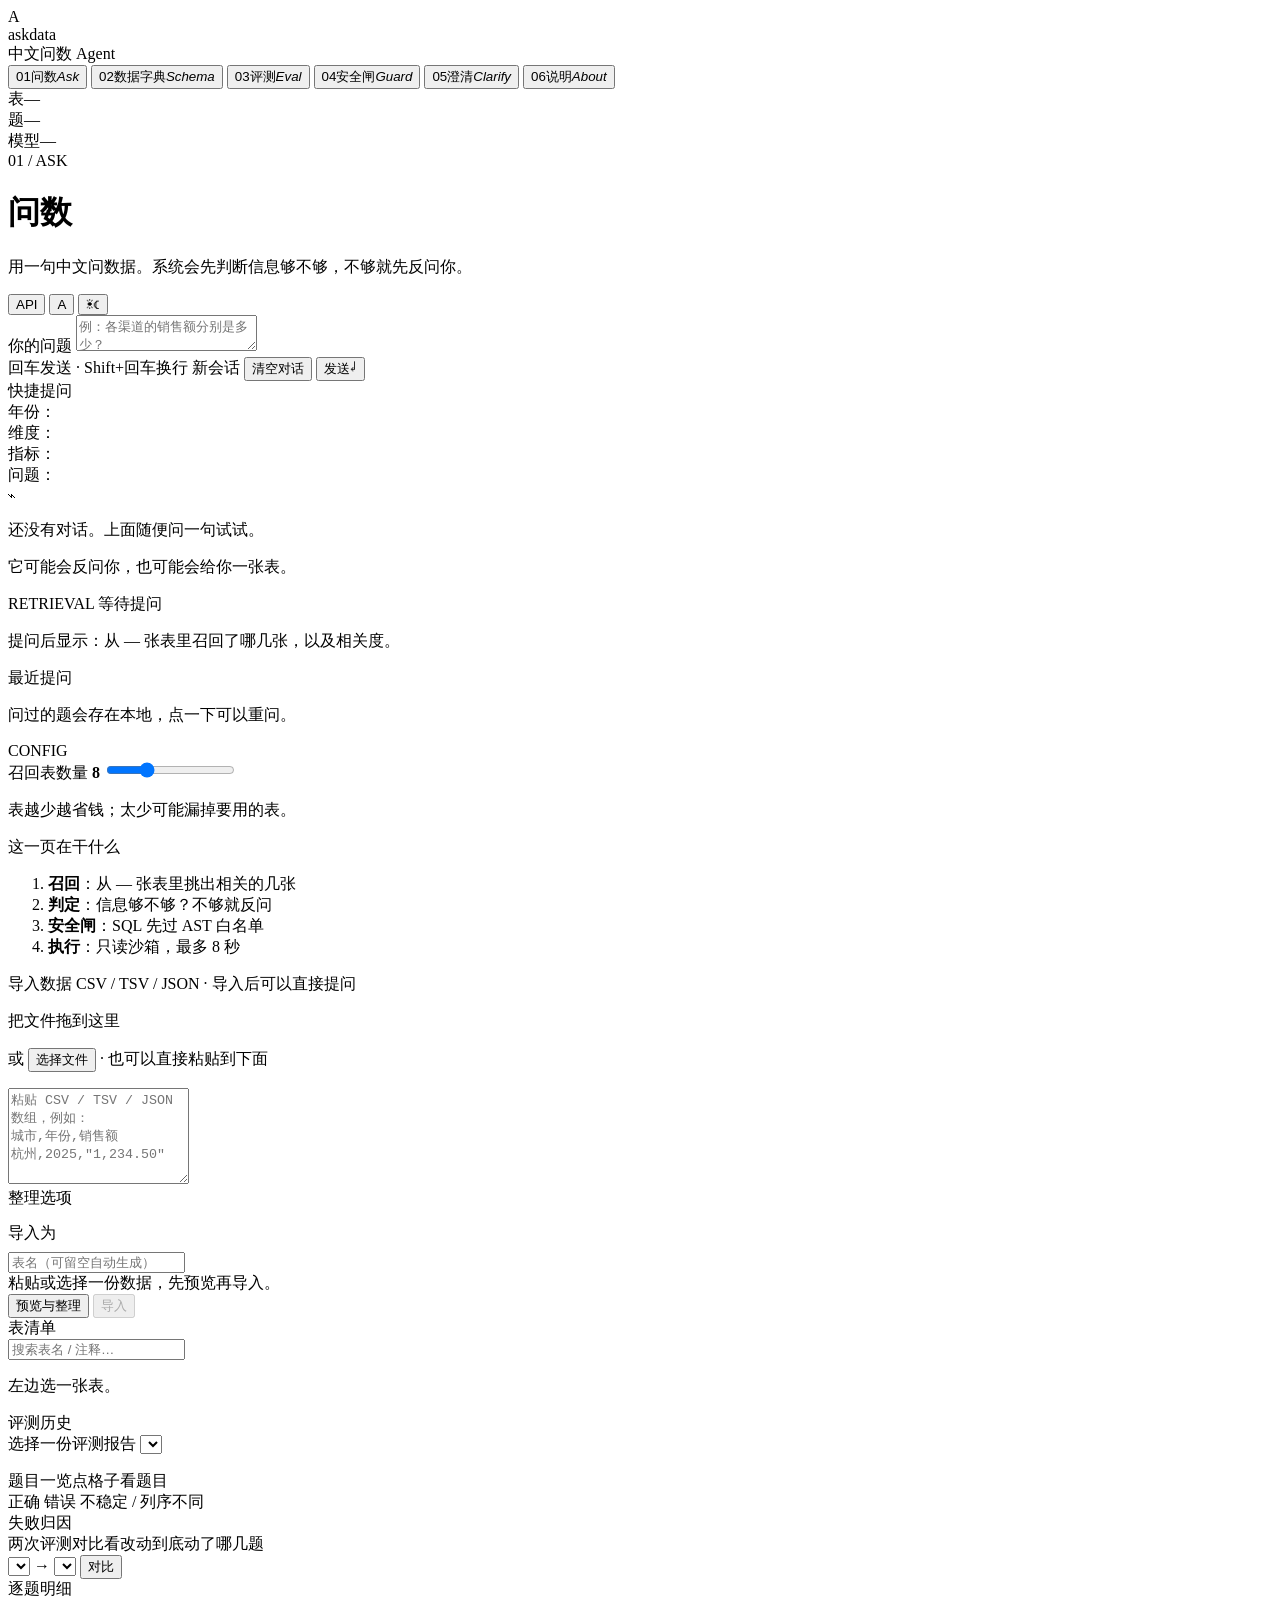
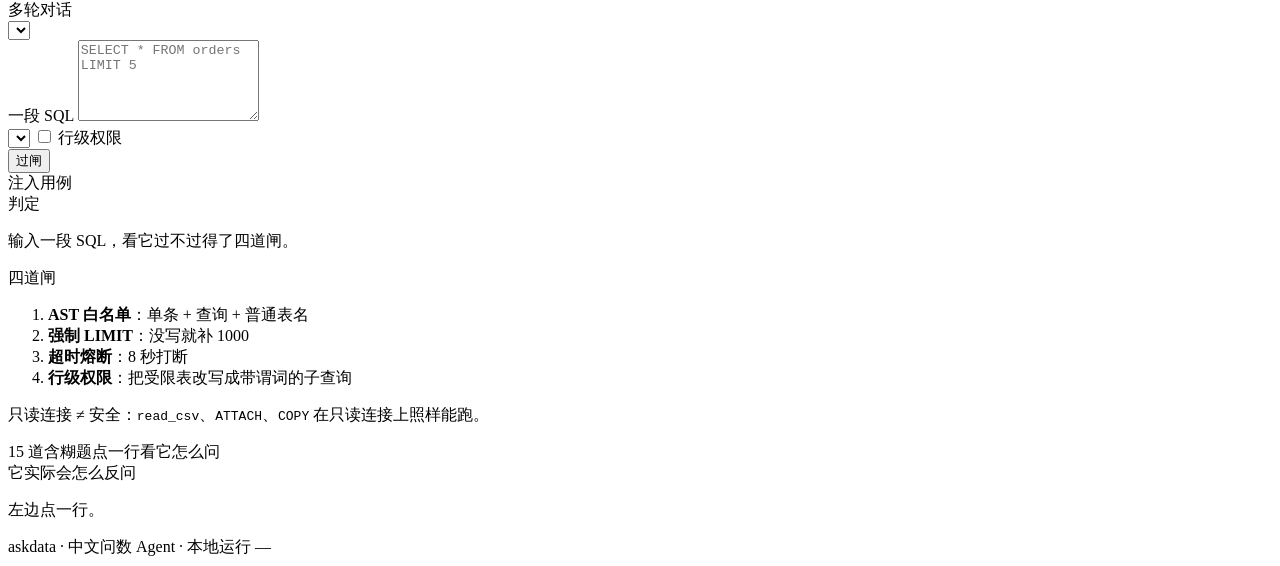
==== web/index.html @ e49c745d "feat: 界面内配置模型 API Key，随请求头传递不落盘 以前只能用 .env 或环境变量，普通使用者拿到项目没法直接用。 现在右上角有 API 按钮：Key 存在浏览器 localStorag" ====
<!DOCTYPE html>
<html lang="zh-CN" data-theme="light">
<head>
  <meta charset="UTF-8" />
  <meta name="viewport" content="width=device-width, initial-scale=1.0" />
  <title>askdata · 中文问数 Agent</title>
  <link rel="stylesheet" href="/styles.css" />
</head>
<body>
  <div class="grain" aria-hidden="true"></div>

  <aside class="rail">
    <div class="brand">
      <div class="mark">A</div>
      <div class="brand-text">
        <div class="brand-name">askdata</div>
        <div class="brand-sub">中文问数 Agent</div>
      </div>
    </div>

    <nav class="nav" id="nav">
      <button class="nav-item is-active" data-page="ask"><span class="idx">01</span><span class="nav-label">问数<em>Ask</em></span></button>
      <button class="nav-item" data-page="dict"><span class="idx">02</span><span class="nav-label">数据字典<em>Schema</em></span></button>
      <button class="nav-item" data-page="eval"><span class="idx">03</span><span class="nav-label">评测<em>Eval</em></span></button>
      <button class="nav-item" data-page="guard"><span class="idx">04</span><span class="nav-label">安全闸<em>Guard</em></span></button>
      <button class="nav-item" data-page="clarify"><span class="idx">05</span><span class="nav-label">澄清<em>Clarify</em></span></button>
      <button class="nav-item" data-page="about"><span class="idx">06</span><span class="nav-label">说明<em>About</em></span></button>
    </nav>

    <div class="rail-foot">
      <div class="stat"><span class="stat-k">表</span><span class="stat-v num" id="foot-tables">—</span></div>
      <div class="stat"><span class="stat-k">题</span><span class="stat-v num" id="foot-questions">—</span></div>
      <div class="stat"><span class="stat-k">模型</span><span class="stat-v" id="foot-model">—</span></div>
    </div>
  </aside>

  <main class="main">
    <div class="auth-bar key-bar" id="key-bar" hidden>
      <span class="auth-title">模型 API Key</span>
      <input type="password" id="key-input" placeholder="sk-...（DeepSeek 或任何 OpenAI 兼容服务）" autocomplete="off" />
      <button class="btn btn-primary" id="key-save">保存</button>
      <button class="btn btn-ghost" id="key-clear">清除</button>
      <span class="auth-msg" id="key-msg">只存在这台浏览器里，不会上传或写进仓库</span>
    </div>
    <div class="auth-bar" id="auth-bar" hidden>
      <span class="auth-title">需要访问令牌</span>
      <input type="password" id="auth-input" placeholder="粘贴服务启动时设置的 ASKDATA_TOKEN" autocomplete="off" />
      <button class="btn btn-primary" id="auth-save">保存</button>
      <span class="auth-msg" id="auth-msg">令牌只存在本机浏览器里</span>
    </div>
    <header class="topbar">
      <div class="topbar-title">
        <div class="eyebrow" id="page-eyebrow">01 / ASK</div>
        <h1 id="page-title">问数</h1>
        <p id="page-desc">用一句中文问数据。系统会先判断信息够不够，不够就先反问你。</p>
      </div>
      <div class="topbar-right">
        <div class="topbar-chips" id="topbar-chips"></div>
        <button class="theme-toggle" id="key-toggle" title="配置模型 API Key">API</button>
    <button class="theme-toggle" id="scale-toggle" title="字号">A</button>
        <button class="theme-toggle" id="theme-toggle" title="切换深浅色">
          <span class="t-sun">☀</span><span class="t-moon">☾</span>
        </button>
      </div>
    </header>

    <!-- ============ 01 ASK ============ -->
    <section class="page is-active" id="page-ask">
      <div class="ask-grid">
        <div class="col-main">
          <div class="composer panel">
            <label class="field-label" for="q">你的问题</label>
            <textarea id="q" rows="2" placeholder="例：各渠道的销售额分别是多少？"></textarea>
            <div class="composer-foot">
              <span class="composer-meta">
                <span class="dim small">回车发送 · Shift+回车换行</span>
                <span class="session-chip" id="session-chip" title="上下文保存在服务端，刷新页面不会丢">新会话</span>
                <button class="btn btn-ghost" id="clear-session" title="清空服务端记住的对话上下文">清空对话</button>
              </span>
              <button class="btn btn-primary" id="send"><span>发送</span><span class="kbd">↵</span></button>
            </div>
          </div>

          <div class="panel quick" id="quick">
            <div class="quick-head">
              <span class="eyebrow">快捷提问</span>
              <span class="panel-hint" id="quick-range"></span>
            </div>
            <div class="quick-row">
              <span class="quick-k">年份：</span>
              <div class="chips" id="quick-years"></div>
            </div>
            <div class="quick-row">
              <span class="quick-k">维度：</span>
              <div class="chips" id="quick-dims"></div>
            </div>
            <div class="quick-row">
              <span class="quick-k">指标：</span>
              <div class="chips" id="quick-metrics"></div>
            </div>
            <div class="quick-row">
              <span class="quick-k">问题：</span>
              <div class="chips" id="quick-presets"></div>
            </div>
          </div>
          <div class="thread" id="thread">
            <div class="empty" id="thread-empty">
              <div class="empty-mark">⌁</div>
              <p>还没有对话。上面随便问一句试试。</p>
              <p class="dim">它可能会反问你，也可能会给你一张表。</p>
            </div>
          </div>
        </div>

        <aside class="col-side">
          <div class="panel side-panel">
            <div class="panel-head">
              <span class="eyebrow">RETRIEVAL</span>
              <span class="panel-hint" id="retrieval-hint">等待提问</span>
            </div>
            <div class="retrieval" id="retrieval">
              <p class="dim small">提问后显示：从 <span id="retrieval-total">—</span> 张表里召回了哪几张，以及相关度。</p>
            </div>
          </div>

          <div class="panel side-panel">
            <div class="panel-head"><span class="eyebrow">最近提问</span><span class="panel-hint" id="history-count"></span></div>
            <div class="history" id="history"><p class="dim small">问过的题会存在本地，点一下可以重问。</p></div>
          </div>

          <div class="panel side-panel">
            <div class="panel-head"><span class="eyebrow">CONFIG</span></div>
            <label class="slider-row">
              <span>召回表数量 <b class="num" id="topk-val">8</b></span>
              <input type="range" id="topk" min="3" max="20" value="8" step="1" />
            </label>
            <p class="dim small">表越少越省钱；太少可能漏掉要用的表。</p>
          </div>

          <div class="panel side-panel explain">
            <div class="panel-head"><span class="eyebrow">这一页在干什么</span></div>
            <ol class="steps">
              <li><b>召回</b>：从 <span id="explain-total">—</span> 张表里挑出相关的几张</li>
              <li><b>判定</b>：信息够不够？不够就反问</li>
              <li><b>安全闸</b>：SQL 先过 AST 白名单</li>
              <li><b>执行</b>：只读沙箱，最多 8 秒</li>
            </ol>
          </div>
        </aside>
      </div>
    </section>

    <!-- ============ 02 SCHEMA ============ -->
    <section class="page" id="page-dict">
      <div class="panel import-panel">
        <div class="panel-head">
          <span class="eyebrow">导入数据</span>
          <span class="panel-hint">CSV / TSV / JSON · 导入后可以直接提问</span>
        </div>

        <div class="import-grid">
          <div class="import-left">
            <div class="dropzone" id="dropzone">
              <input type="file" id="file-input" accept=".csv,.tsv,.txt,.json" hidden />
              <p class="drop-main">把文件拖到这里</p>
              <p class="dim small">或 <button class="link-btn" id="pick-file">选择文件</button> · 也可以直接粘贴到下面</p>
            </div>
            <textarea id="import-text" rows="6" placeholder="粘贴 CSV / TSV / JSON 数组，例如：&#10;城市,年份,销售额&#10;杭州,2025,&quot;1,234.50&quot;"></textarea>
          </div>
          <div class="import-right">
            <div class="eyebrow" style="margin-bottom:8px">整理选项</div>
            <div class="opt-list" id="import-opts"></div>
            <div class="eyebrow" style="margin:14px 0 8px">导入为</div>
            <input type="text" id="import-name" placeholder="表名（可留空自动生成）" />
          </div>
        </div>

        <div class="import-actions">
          <span class="dim small" id="import-status">粘贴或选择一份数据，先预览再导入。</span>
          <div class="row-gap">
            <button class="btn" id="do-preview">预览与整理</button>
            <button class="btn btn-primary" id="do-commit" disabled>导入</button>
          </div>
        </div>

        <div class="import-preview" id="import-preview"></div>
      </div>

      <div class="dict-grid">
        <div class="panel dict-list">
          <div class="panel-head"><span class="eyebrow">表清单</span><span class="panel-hint" id="dict-count"></span></div>
          <input type="text" id="dict-search" placeholder="搜索表名 / 注释…" />
          <div class="dict-items" id="dict-items"></div>
        </div>
        <div class="panel dict-detail" id="dict-detail">
          <p class="dim small">左边选一张表。</p>
        </div>
      </div>
    </section>

    <!-- ============ 03 EVAL ============ -->
    <section class="page" id="page-eval">
      <div class="panel trend-panel">
        <div class="panel-head">
          <span class="eyebrow">评测历史</span>
          <span class="panel-hint" id="trend-hint"></span>
        </div>
        <div class="trend" id="trend"></div>
      </div>

      <div class="eval-head">
        <div class="panel report-picker">
          <span class="eyebrow">选择一份评测报告</span>
          <select id="report-select"></select>
          <p class="dim small" id="report-meta"></p>
        </div>
        <div class="metric-row" id="eval-metrics"></div>
      </div>

      <div class="panel">
        <div class="panel-head"><span class="eyebrow" id="heatmap-title">题目一览</span><span class="panel-hint">点格子看题目</span></div>
        <div class="heatmap" id="heatmap"></div>
        <div class="legend">
          <span><i class="dot good"></i>正确</span>
          <span><i class="dot bad"></i>错误</span>
          <span><i class="dot warn"></i>不稳定 / 列序不同</span>
        </div>
      </div>

      <div class="panel" id="attrib-panel">
        <div class="panel-head"><span class="eyebrow">失败归因</span><span class="panel-hint" id="attrib-hint"></span></div>
        <div class="attrib-bars" id="attrib-bars"></div>
        <div class="attrib-list" id="attrib-list"></div>
      </div>

      <div class="panel">
        <div class="panel-head"><span class="eyebrow">两次评测对比</span><span class="panel-hint">看改动到底动了哪几题</span></div>
        <div class="compare-pick">
          <select id="cmp-a"></select>
          <span class="arch-arrow">→</span>
          <select id="cmp-b"></select>
          <button class="btn" id="cmp-run">对比</button>
        </div>
        <div id="cmp-result"></div>
      </div>

      <div class="panel">
        <div class="panel-head"><span class="eyebrow">逐题明细</span><span class="panel-hint" id="q-detail-hint"></span></div>
        <div class="qtable" id="qtable"></div>
      </div>

      <div class="panel" id="mt-panel">
        <div class="panel-head"><span class="eyebrow">多轮对话</span><span class="panel-hint" id="mt-hint"></span></div>
        <div class="compare-pick">
          <select id="mt-select"></select>
        </div>
        <div id="mt-body"></div>
      </div>
    </section>

    <!-- ============ 04 GUARD ============ -->
    <section class="page" id="page-guard">
      <div class="guard-grid">
        <div class="col-main">
          <div class="panel composer">
            <label class="field-label" for="sql">一段 SQL</label>
            <textarea id="sql" rows="5" spellcheck="false" placeholder="SELECT * FROM orders LIMIT 5"></textarea>
            <div class="composer-foot">
              <div class="row-gap">
                <select id="preset" class="select-inline"></select>
                <label class="switch">
                  <input type="checkbox" id="policy" />
                  <span>行级权限</span>
                </label>
              </div>
              <button class="btn btn-primary" id="check">过闸</button>
            </div>
          </div>

          <div class="panel">
            <div class="panel-head"><span class="eyebrow">注入用例</span><span class="panel-hint" id="attack-hint"></span></div>
            <div class="attack-grid" id="attack-grid"></div>
          </div>
        </div>

        <aside class="col-side">
          <div class="panel side-panel">
            <div class="panel-head"><span class="eyebrow">判定</span></div>
            <div class="verdict" id="verdict"><p class="dim small">输入一段 SQL，看它过不过得了四道闸。</p></div>
          </div>
          <div class="panel side-panel explain">
            <div class="panel-head"><span class="eyebrow">四道闸</span></div>
            <ol class="steps">
              <li><b>AST 白名单</b>：单条 + 查询 + 普通表名</li>
              <li><b>强制 LIMIT</b>：没写就补 1000</li>
              <li><b>超时熔断</b>：8 秒打断</li>
              <li><b>行级权限</b>：把受限表改写成带谓词的子查询</li>
            </ol>
            <p class="dim small">只读连接 ≠ 安全：<code>read_csv</code>、<code>ATTACH</code>、<code>COPY</code> 在只读连接上照样能跑。</p>
          </div>
        </aside>
      </div>
    </section>

    <!-- ============ 05 CLARIFY ============ -->
    <section class="page" id="page-clarify">
      <div class="metric-row" id="clarify-metrics"></div>
      <div class="clarify-grid">
        <div class="panel">
          <div class="panel-head"><span class="eyebrow">15 道含糊题</span><span class="panel-hint">点一行看它怎么问</span></div>
          <div class="vague-list" id="vague-list"></div>
        </div>
        <div class="panel">
          <div class="panel-head"><span class="eyebrow">它实际会怎么反问</span></div>
          <div class="clarify-detail" id="clarify-detail"><p class="dim small">左边点一行。</p></div>
        </div>
      </div>
    </section>

    <!-- ============ 06 ABOUT ============ -->
    <section class="page" id="page-about">
      <div class="about-grid" id="about"></div>
    </section>

    <footer class="page-foot">
      <span>askdata · 中文问数 Agent · 本地运行</span>
      <span id="foot-meta">—</span>
    </footer>
  </main>

  <div class="toast" id="toast"></div>
  <script src="/app.js"></script>
</body>
</html>
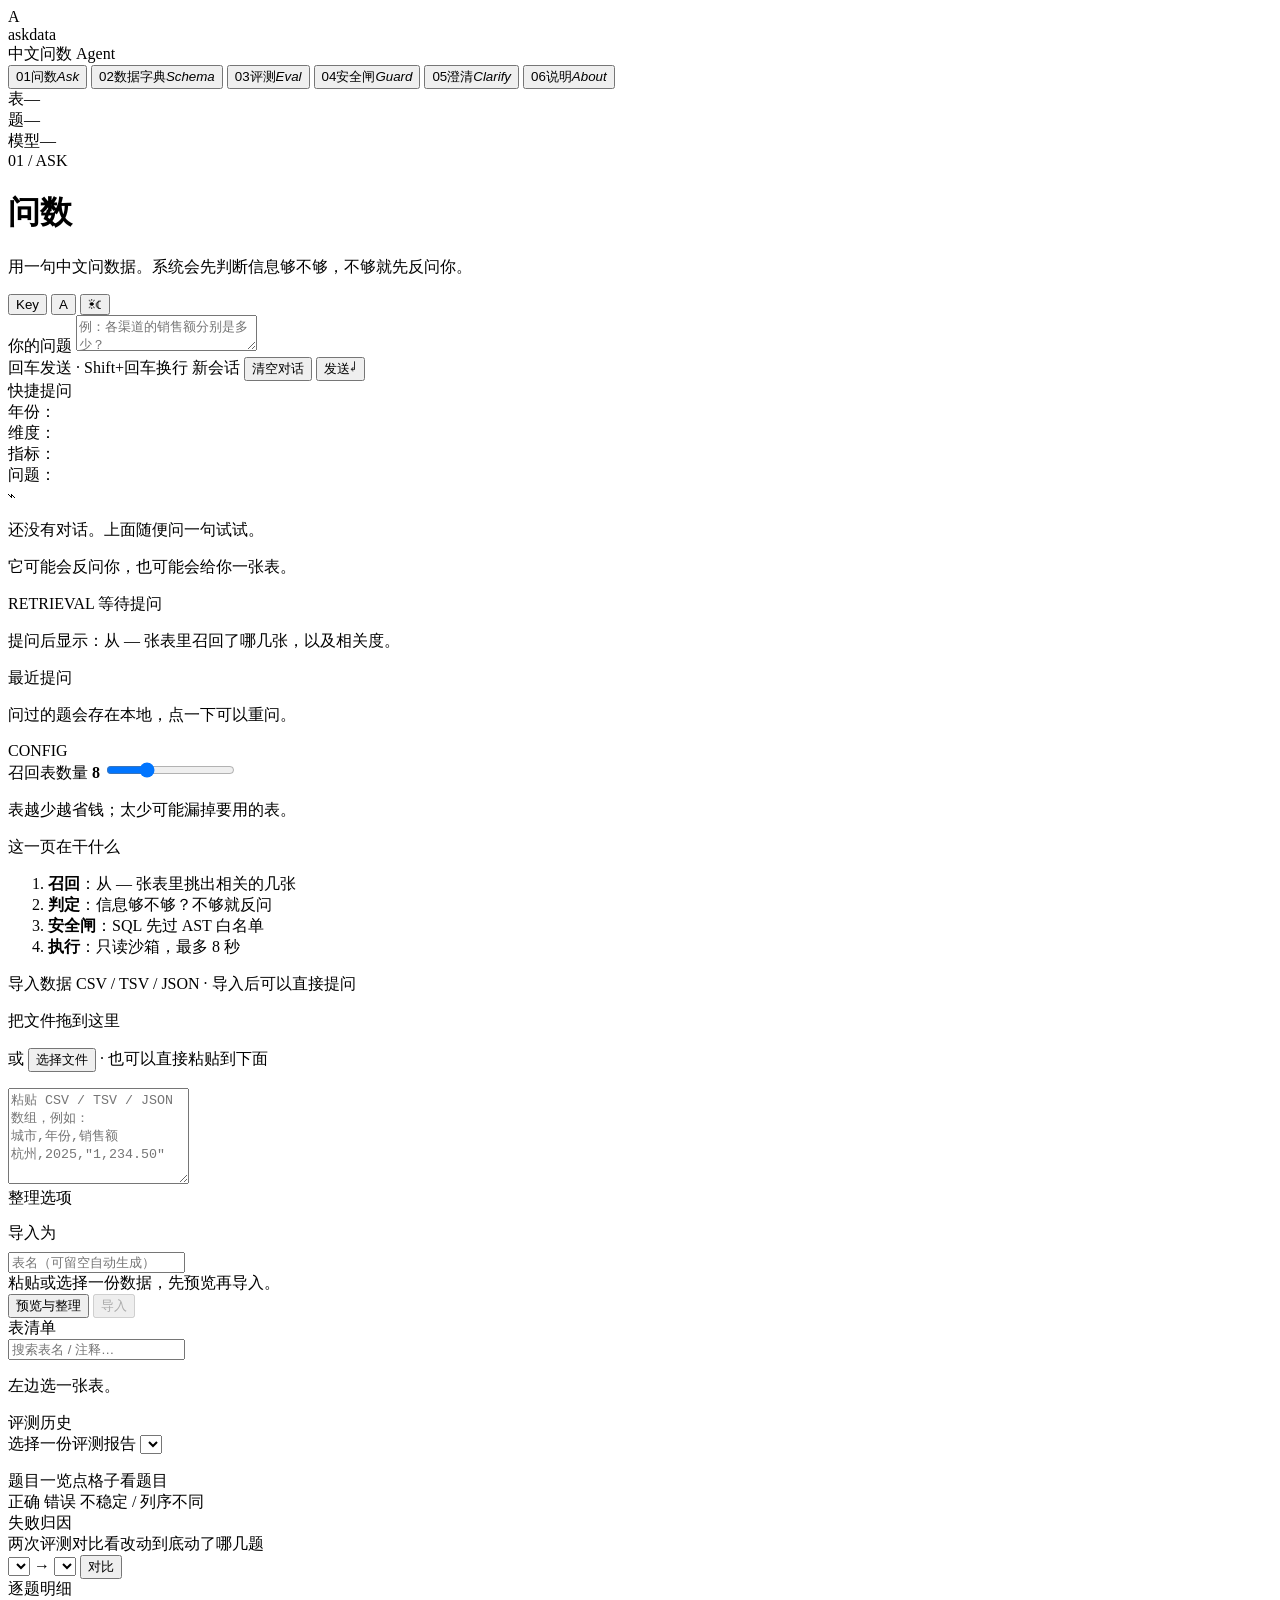
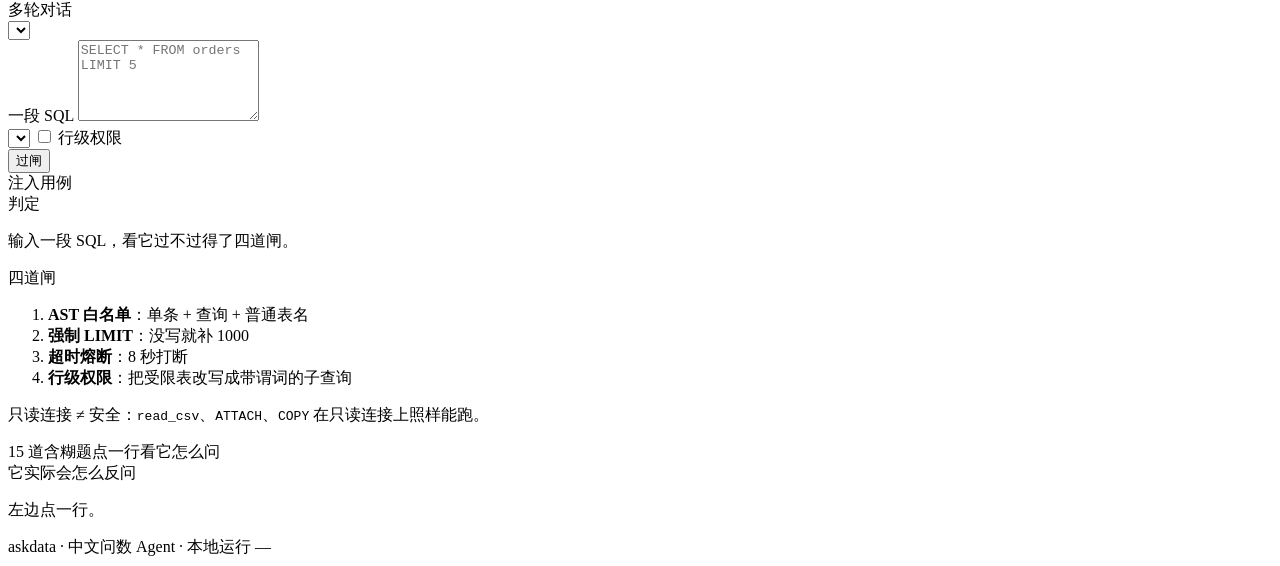
==== commit 998145d9: "feat: 模型 Key 入口改成状态驱动——没配时自动展开并高亮，配好后收敛成小徽章 之前的灰色小按钮基本等于没有入口。现在： - 未配置：顶栏徽章变橙色警示色（带呼吸点），配置栏自动铺开 - 已配" ====
--- a/web/index.html
+++ b/web/index.html
@@ -40,6 +40,7 @@
       <input type="password" id="key-input" placeholder="sk-...（DeepSeek 或任何 OpenAI 兼容服务）" autocomplete="off" />
       <button class="btn btn-primary" id="key-save">保存</button>
       <button class="btn btn-ghost" id="key-clear">清除</button>
+      <a class="key-help" href="https://platform.deepseek.com/api_keys" target="_blank" rel="noopener">去哪里拿 Key ↗</a>
       <span class="auth-msg" id="key-msg">只存在这台浏览器里，不会上传或写进仓库</span>
     </div>
     <div class="auth-bar" id="auth-bar" hidden>
@@ -56,7 +57,7 @@
       </div>
       <div class="topbar-right">
         <div class="topbar-chips" id="topbar-chips"></div>
-        <button class="theme-toggle" id="key-toggle" title="配置模型 API Key">API</button>
+        <button class="key-chip" id="key-toggle" title="配置模型 API Key"><span class="key-dot"></span><span class="key-text" id="key-text">Key</span></button>
     <button class="theme-toggle" id="scale-toggle" title="字号">A</button>
         <button class="theme-toggle" id="theme-toggle" title="切换深浅色">
           <span class="t-sun">☀</span><span class="t-moon">☾</span>
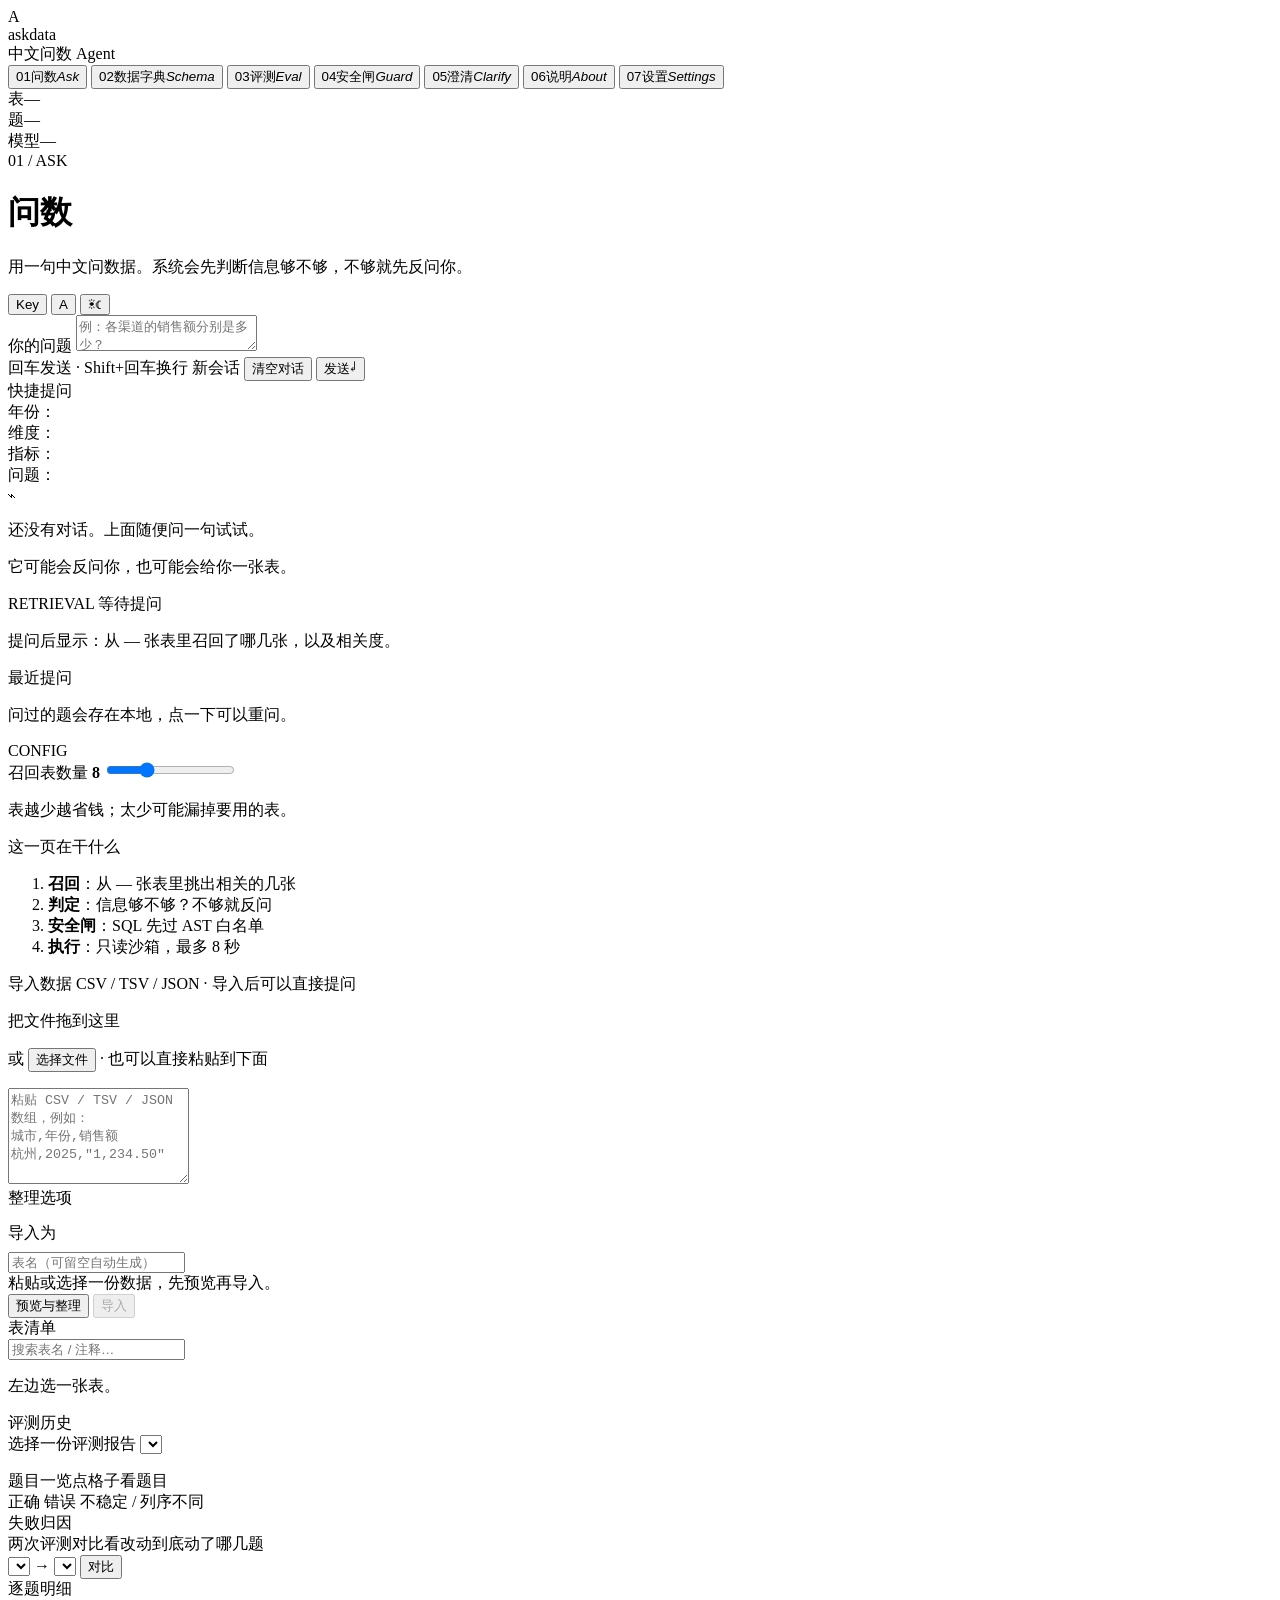
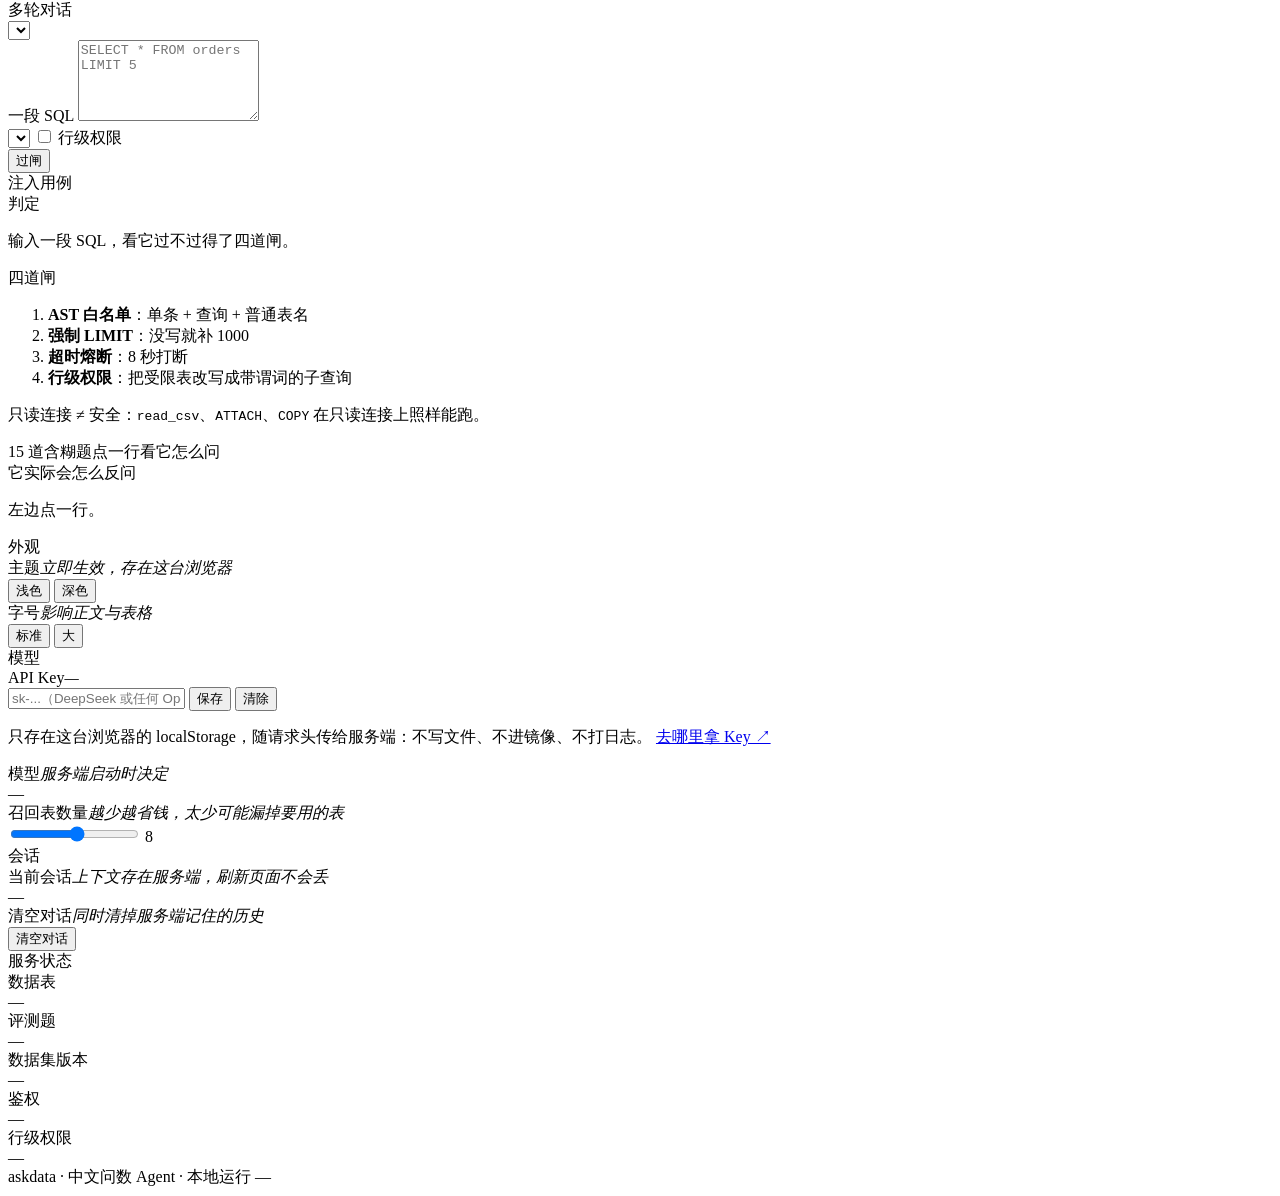
==== commit 2db33905: "feat: 新增「设置」页，把散落的配置集中起来 之前的 Key 只是顶栏一条横条，主题靠一个图标按钮，召回数量在问数页侧栏， 会话状态没地方看。现在统一成 07 设置页：  - 模型：API Key" ====
--- a/web/index.html
+++ b/web/index.html
@@ -25,6 +25,7 @@
       <button class="nav-item" data-page="guard"><span class="idx">04</span><span class="nav-label">安全闸<em>Guard</em></span></button>
       <button class="nav-item" data-page="clarify"><span class="idx">05</span><span class="nav-label">澄清<em>Clarify</em></span></button>
       <button class="nav-item" data-page="about"><span class="idx">06</span><span class="nav-label">说明<em>About</em></span></button>
+      <button class="nav-item" data-page="settings"><span class="idx">07</span><span class="nav-label">设置<em>Settings</em></span></button>
     </nav>
 
     <div class="rail-foot">
@@ -35,13 +36,9 @@
   </aside>
 
   <main class="main">
-    <div class="auth-bar key-bar" id="key-bar" hidden>
-      <span class="auth-title">模型 API Key</span>
-      <input type="password" id="key-input" placeholder="sk-...（DeepSeek 或任何 OpenAI 兼容服务）" autocomplete="off" />
-      <button class="btn btn-primary" id="key-save">保存</button>
-      <button class="btn btn-ghost" id="key-clear">清除</button>
-      <a class="key-help" href="https://platform.deepseek.com/api_keys" target="_blank" rel="noopener">去哪里拿 Key ↗</a>
-      <span class="auth-msg" id="key-msg">只存在这台浏览器里，不会上传或写进仓库</span>
+    <div class="key-alert" id="key-alert" hidden>
+      <span>还没有配置模型 API Key，提问会失败。</span>
+      <button class="btn btn-ghost" id="key-alert-go">去设置</button>
     </div>
     <div class="auth-bar" id="auth-bar" hidden>
       <span class="auth-title">需要访问令牌</span>
@@ -323,6 +320,79 @@
       <div class="about-grid" id="about"></div>
     </section>
 
+    <!-- ============ 07 SETTINGS ============ -->
+    <section class="page" id="page-settings">
+      <div class="settings-grid">
+
+        <div class="panel set-card">
+          <div class="panel-head"><span class="eyebrow">外观</span></div>
+          <div class="set-row">
+            <div class="set-label">主题<em>立即生效，存在这台浏览器</em></div>
+            <div class="seg" id="seg-theme">
+              <button data-theme="light">浅色</button>
+              <button data-theme="dark">深色</button>
+            </div>
+          </div>
+          <div class="set-row">
+            <div class="set-label">字号<em>影响正文与表格</em></div>
+            <div class="seg" id="seg-scale">
+              <button data-scale="std">标准</button>
+              <button data-scale="lg">大</button>
+            </div>
+          </div>
+        </div>
+
+        <div class="panel set-card span-2">
+          <div class="panel-head"><span class="eyebrow">模型</span></div>
+          <div class="set-row">
+            <div class="set-label">API Key<em id="key-state">—</em></div>
+            <div class="set-key">
+              <input type="password" id="set-key-input" placeholder="sk-...（DeepSeek 或任何 OpenAI 兼容服务）" autocomplete="off" />
+              <button class="btn btn-primary" id="set-key-save">保存</button>
+              <button class="btn btn-ghost" id="set-key-clear">清除</button>
+            </div>
+            <p class="set-hint">
+              只存在这台浏览器的 localStorage，随请求头传给服务端：不写文件、不进镜像、不打日志。
+              <a class="key-help" href="https://platform.deepseek.com/api_keys" target="_blank" rel="noopener">去哪里拿 Key ↗</a>
+            </p>
+          </div>
+          <div class="set-row">
+            <div class="set-label">模型<em>服务端启动时决定</em></div>
+            <div class="set-value" id="set-model">—</div>
+          </div>
+          <div class="set-row">
+            <div class="set-label">召回表数量<em>越少越省钱，太少可能漏掉要用的表</em></div>
+            <div class="set-slider">
+              <input type="range" id="set-topk" min="3" max="30" step="1" />
+              <span class="set-value" id="set-topk-val">8</span>
+            </div>
+          </div>
+        </div>
+
+        <div class="panel set-card">
+          <div class="panel-head"><span class="eyebrow">会话</span></div>
+          <div class="set-row">
+            <div class="set-label">当前会话<em>上下文存在服务端，刷新页面不会丢</em></div>
+            <div class="set-value" id="set-session">—</div>
+          </div>
+          <div class="set-row">
+            <div class="set-label">清空对话<em>同时清掉服务端记住的历史</em></div>
+            <button class="btn btn-ghost" id="set-session-clear">清空对话</button>
+          </div>
+        </div>
+
+        <div class="panel set-card span-2">
+          <div class="panel-head"><span class="eyebrow">服务状态</span></div>
+          <div class="set-row inline"><div class="set-label">数据表</div><div class="set-value" id="set-tables">—</div></div>
+          <div class="set-row inline"><div class="set-label">评测题</div><div class="set-value" id="set-questions">—</div></div>
+          <div class="set-row inline"><div class="set-label">数据集版本</div><div class="set-value" id="set-version">—</div></div>
+          <div class="set-row inline"><div class="set-label">鉴权</div><div class="set-value" id="set-auth">—</div></div>
+          <div class="set-row inline"><div class="set-label">行级权限</div><div class="set-value" id="set-policy">—</div></div>
+        </div>
+
+      </div>
+    </section>
+
     <footer class="page-foot">
       <span>askdata · 中文问数 Agent · 本地运行</span>
       <span id="foot-meta">—</span>
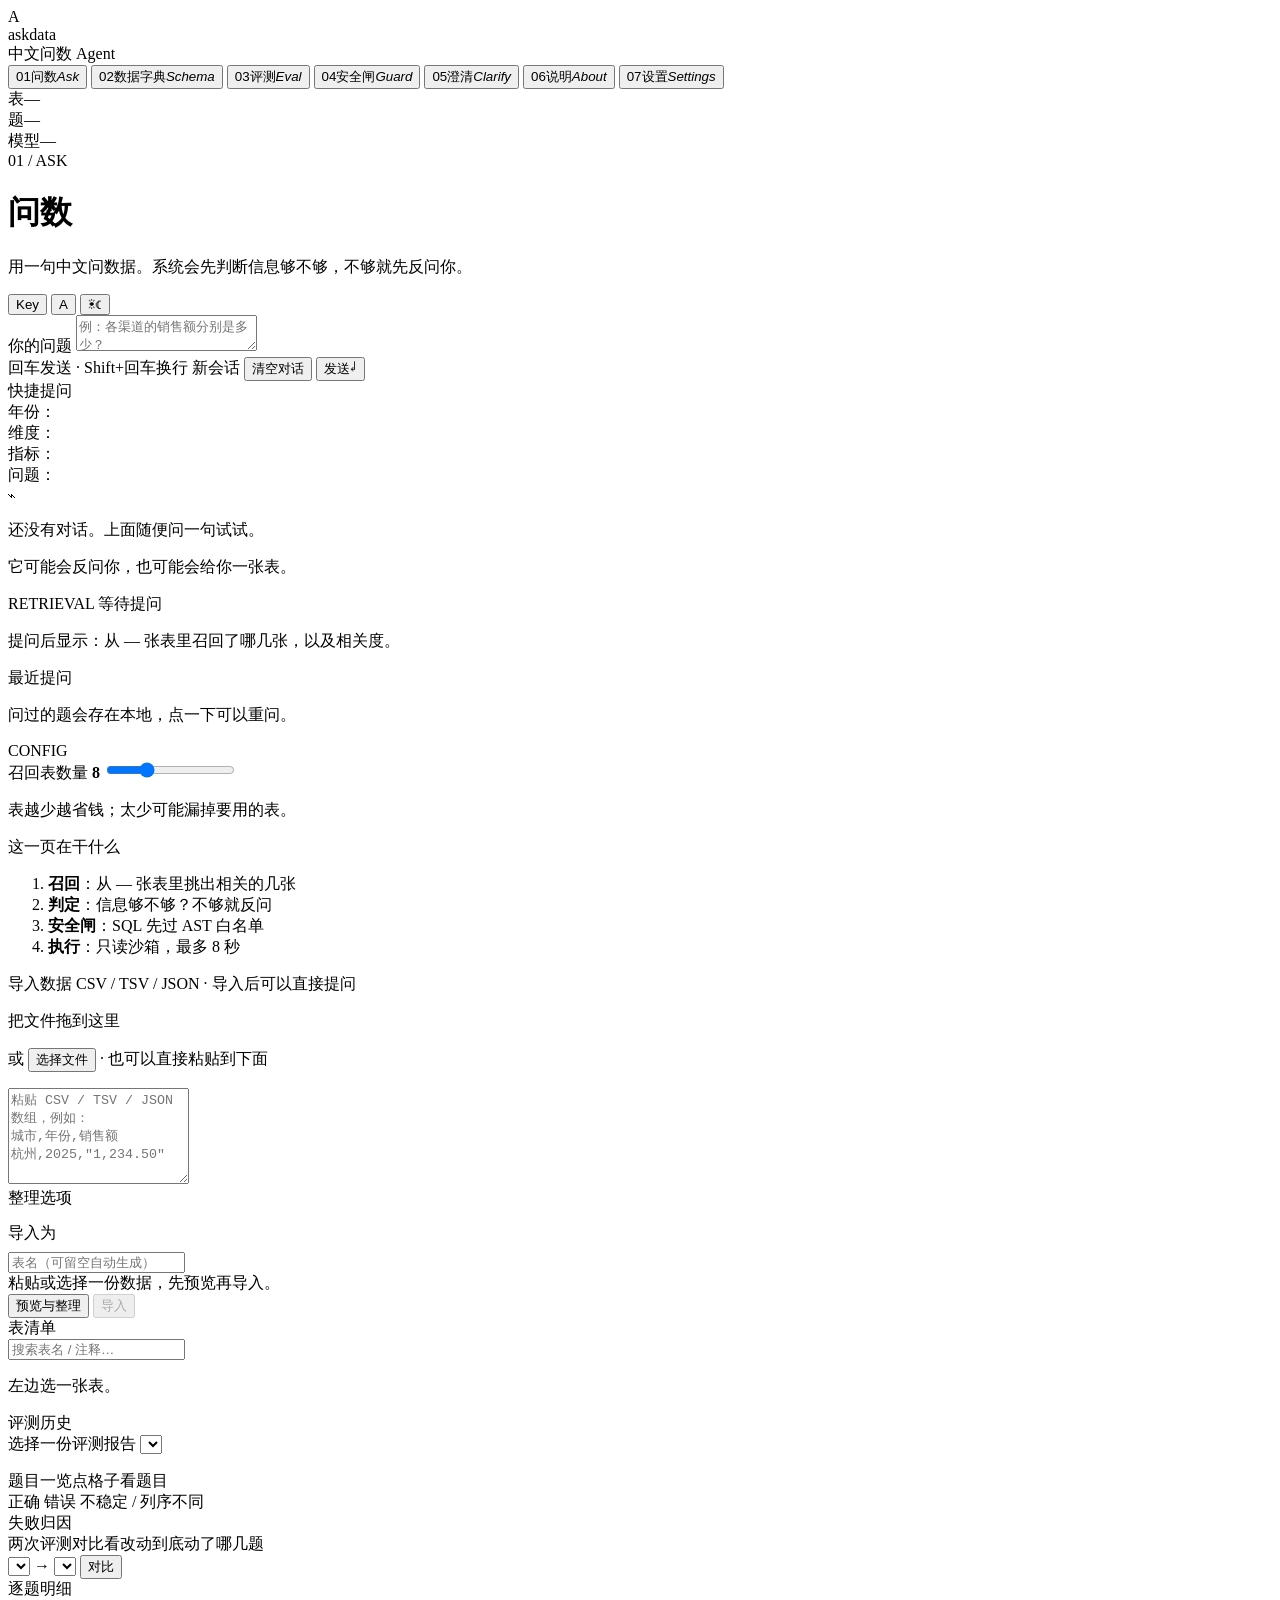
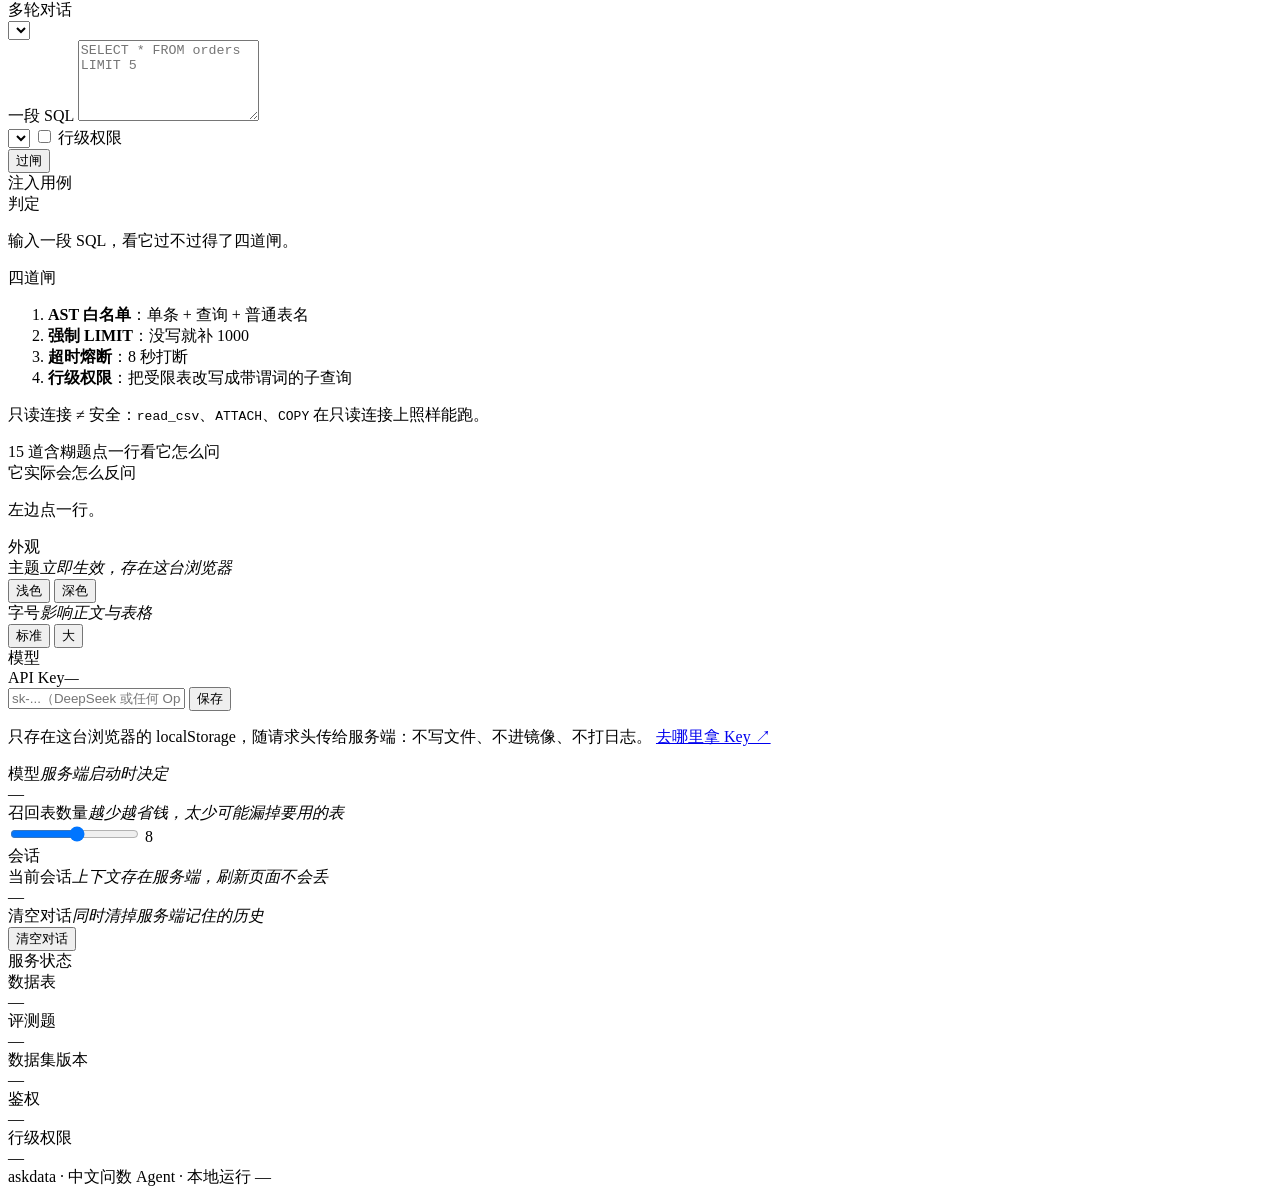
==== commit 670f32af: "fix: 字号档位真正生效；Key 保存后显示脱敏值而不是空输入框 两处都是「看起来有、其实没作用」的问题：  1. 字号：原来只是把 body 和几个 class 的 font-size 调了 1~" ====
--- a/web/index.html
+++ b/web/index.html
@@ -347,9 +347,16 @@
           <div class="set-row">
             <div class="set-label">API Key<em id="key-state">—</em></div>
             <div class="set-key">
-              <input type="password" id="set-key-input" placeholder="sk-...（DeepSeek 或任何 OpenAI 兼容服务）" autocomplete="off" />
-              <button class="btn btn-primary" id="set-key-save">保存</button>
-              <button class="btn btn-ghost" id="set-key-clear">清除</button>
+              <div class="key-saved" id="key-saved" hidden>
+                <code id="key-masked">—</code>
+                <button class="btn btn-ghost" id="key-edit">修改</button>
+                <button class="btn btn-ghost" id="set-key-clear">清除</button>
+              </div>
+              <div class="key-form" id="key-form">
+                <input type="password" id="set-key-input" placeholder="sk-...（DeepSeek 或任何 OpenAI 兼容服务）" autocomplete="off" />
+                <button class="btn btn-primary" id="set-key-save">保存</button>
+                <button class="btn btn-ghost" id="key-cancel" hidden>取消</button>
+              </div>
             </div>
             <p class="set-hint">
               只存在这台浏览器的 localStorage，随请求头传给服务端：不写文件、不进镜像、不打日志。
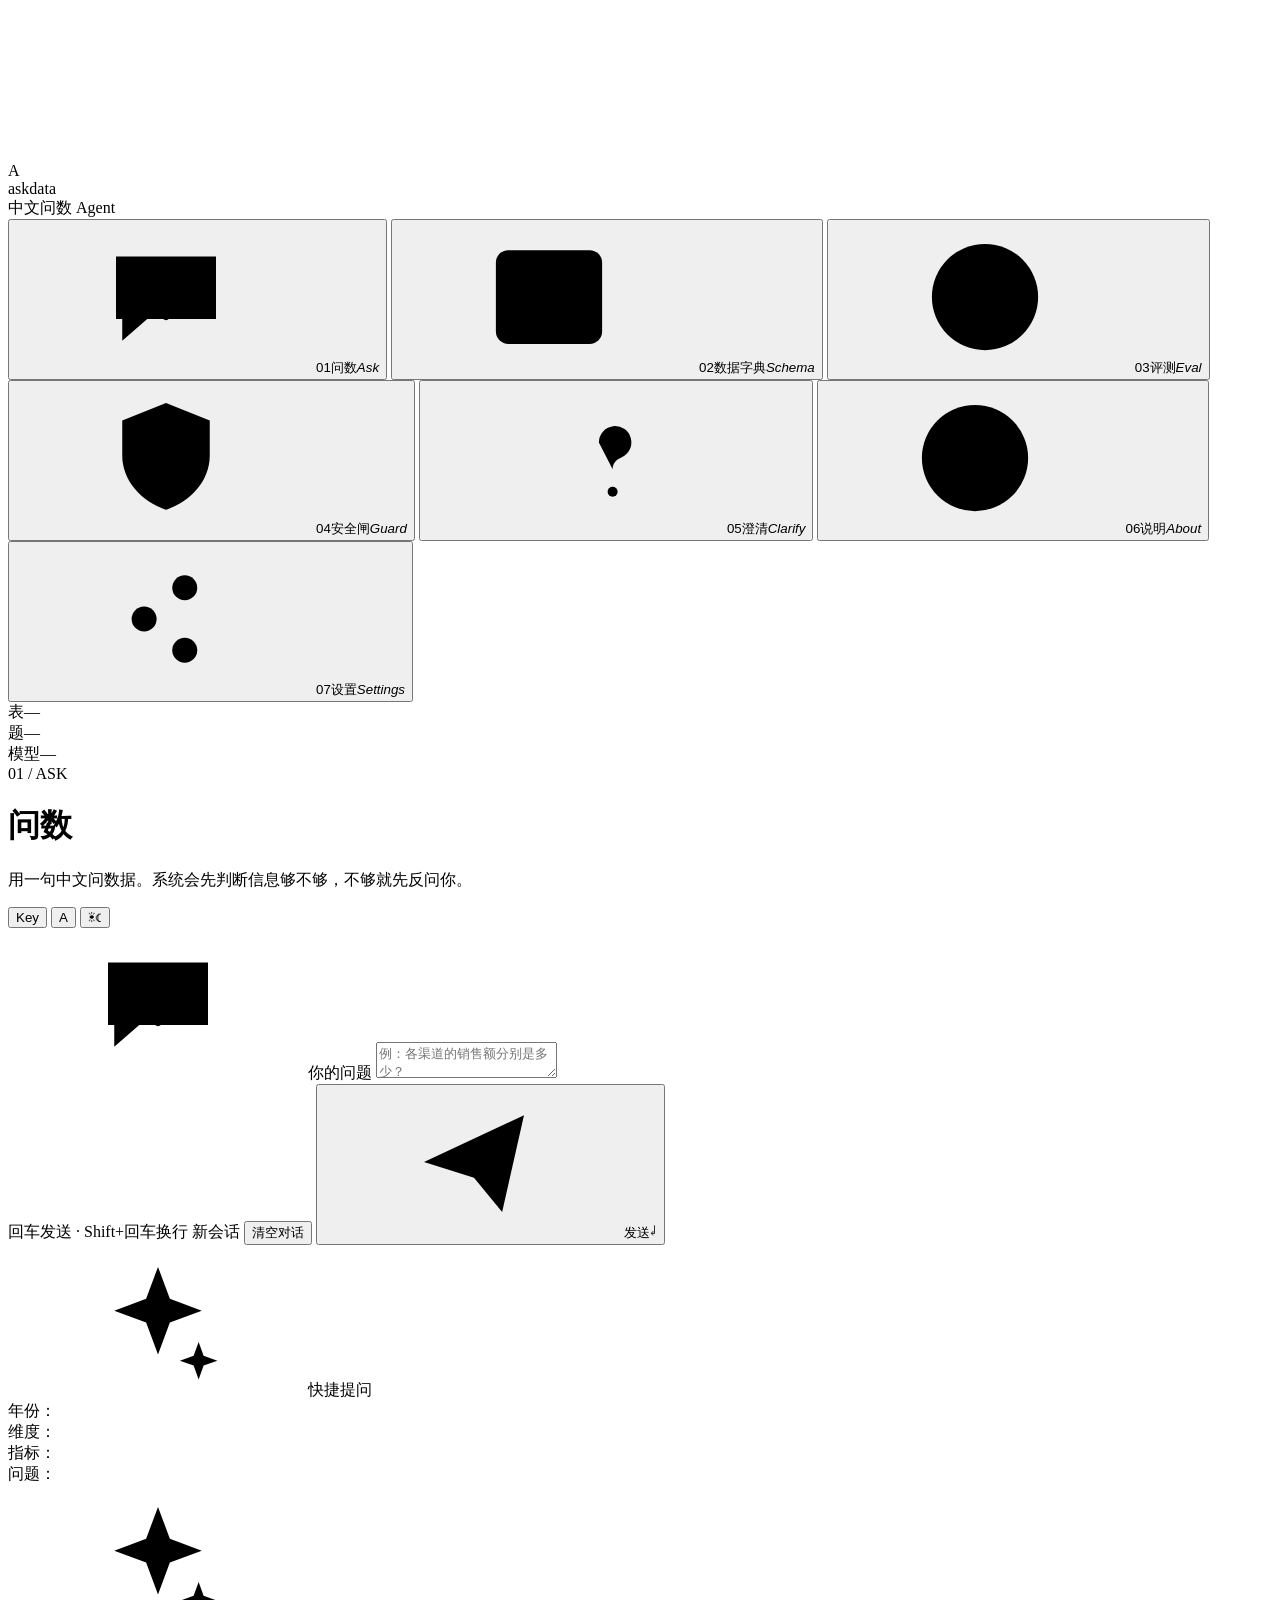
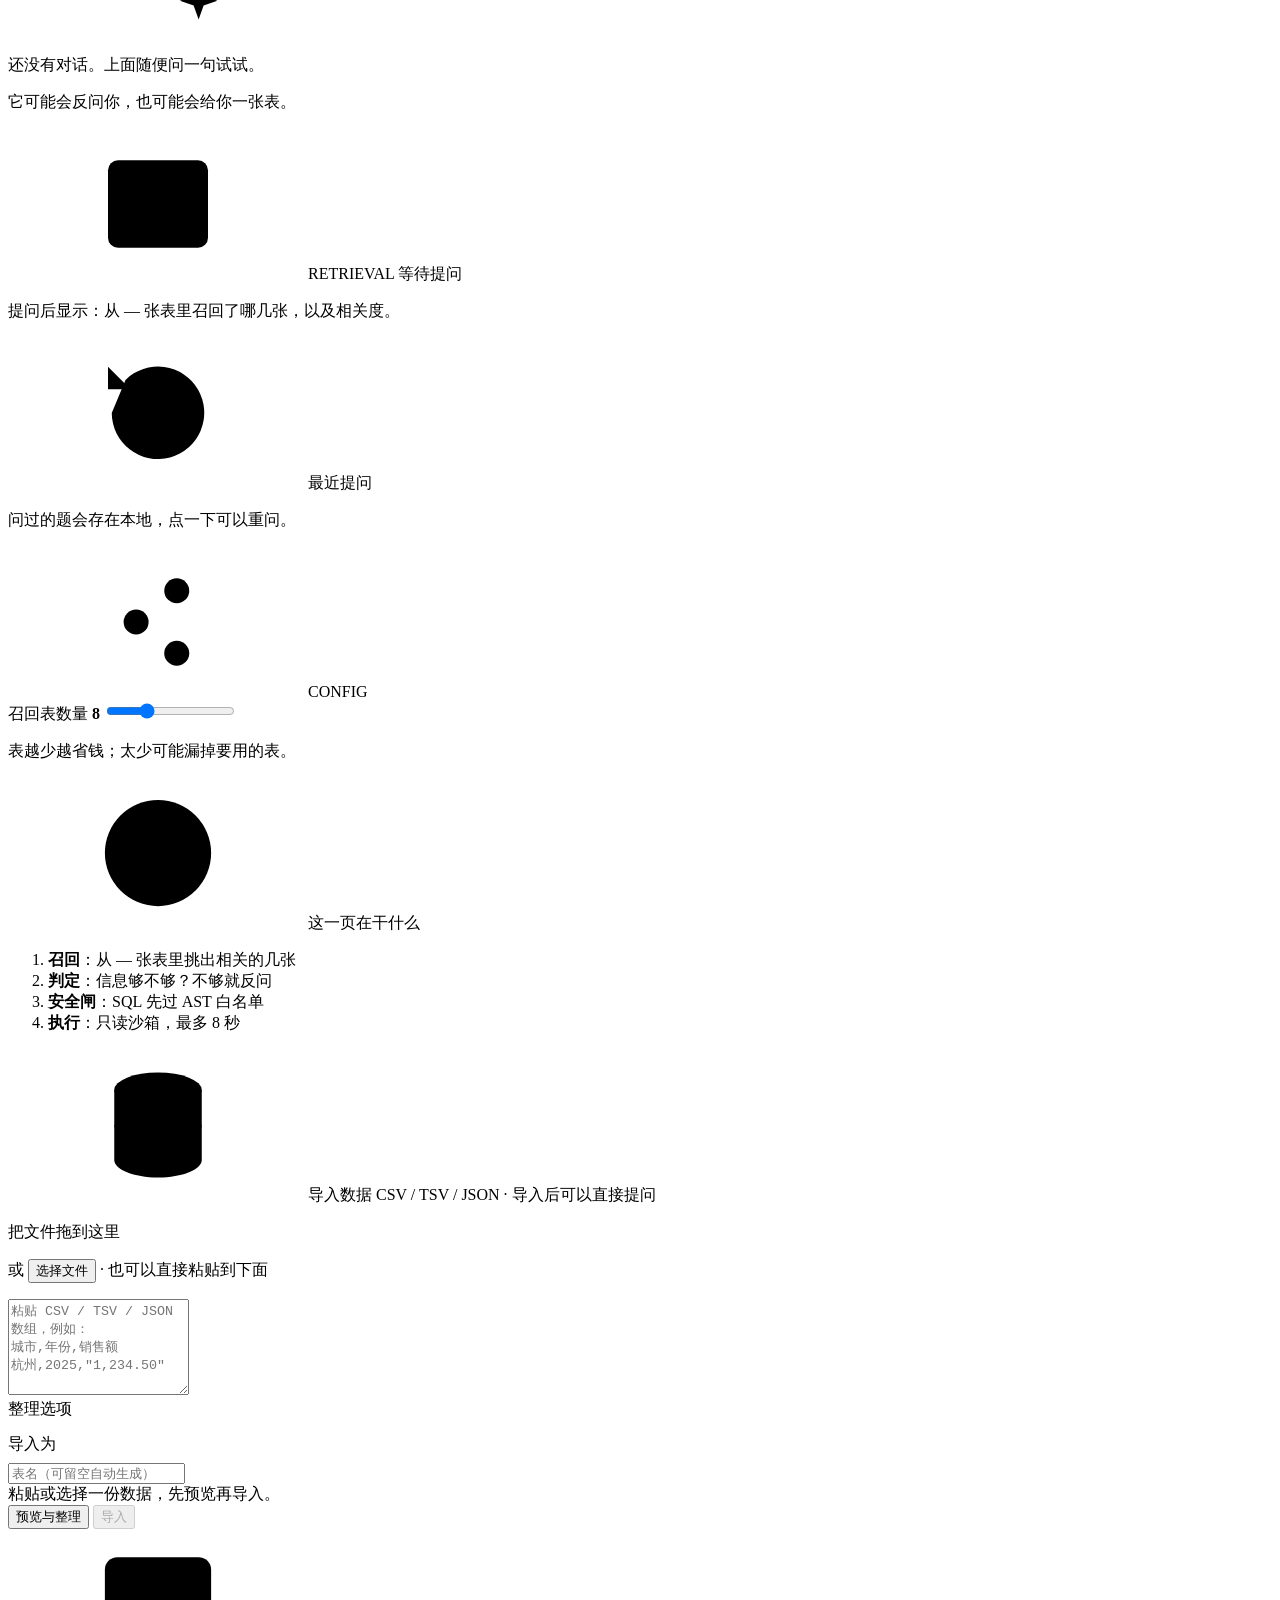
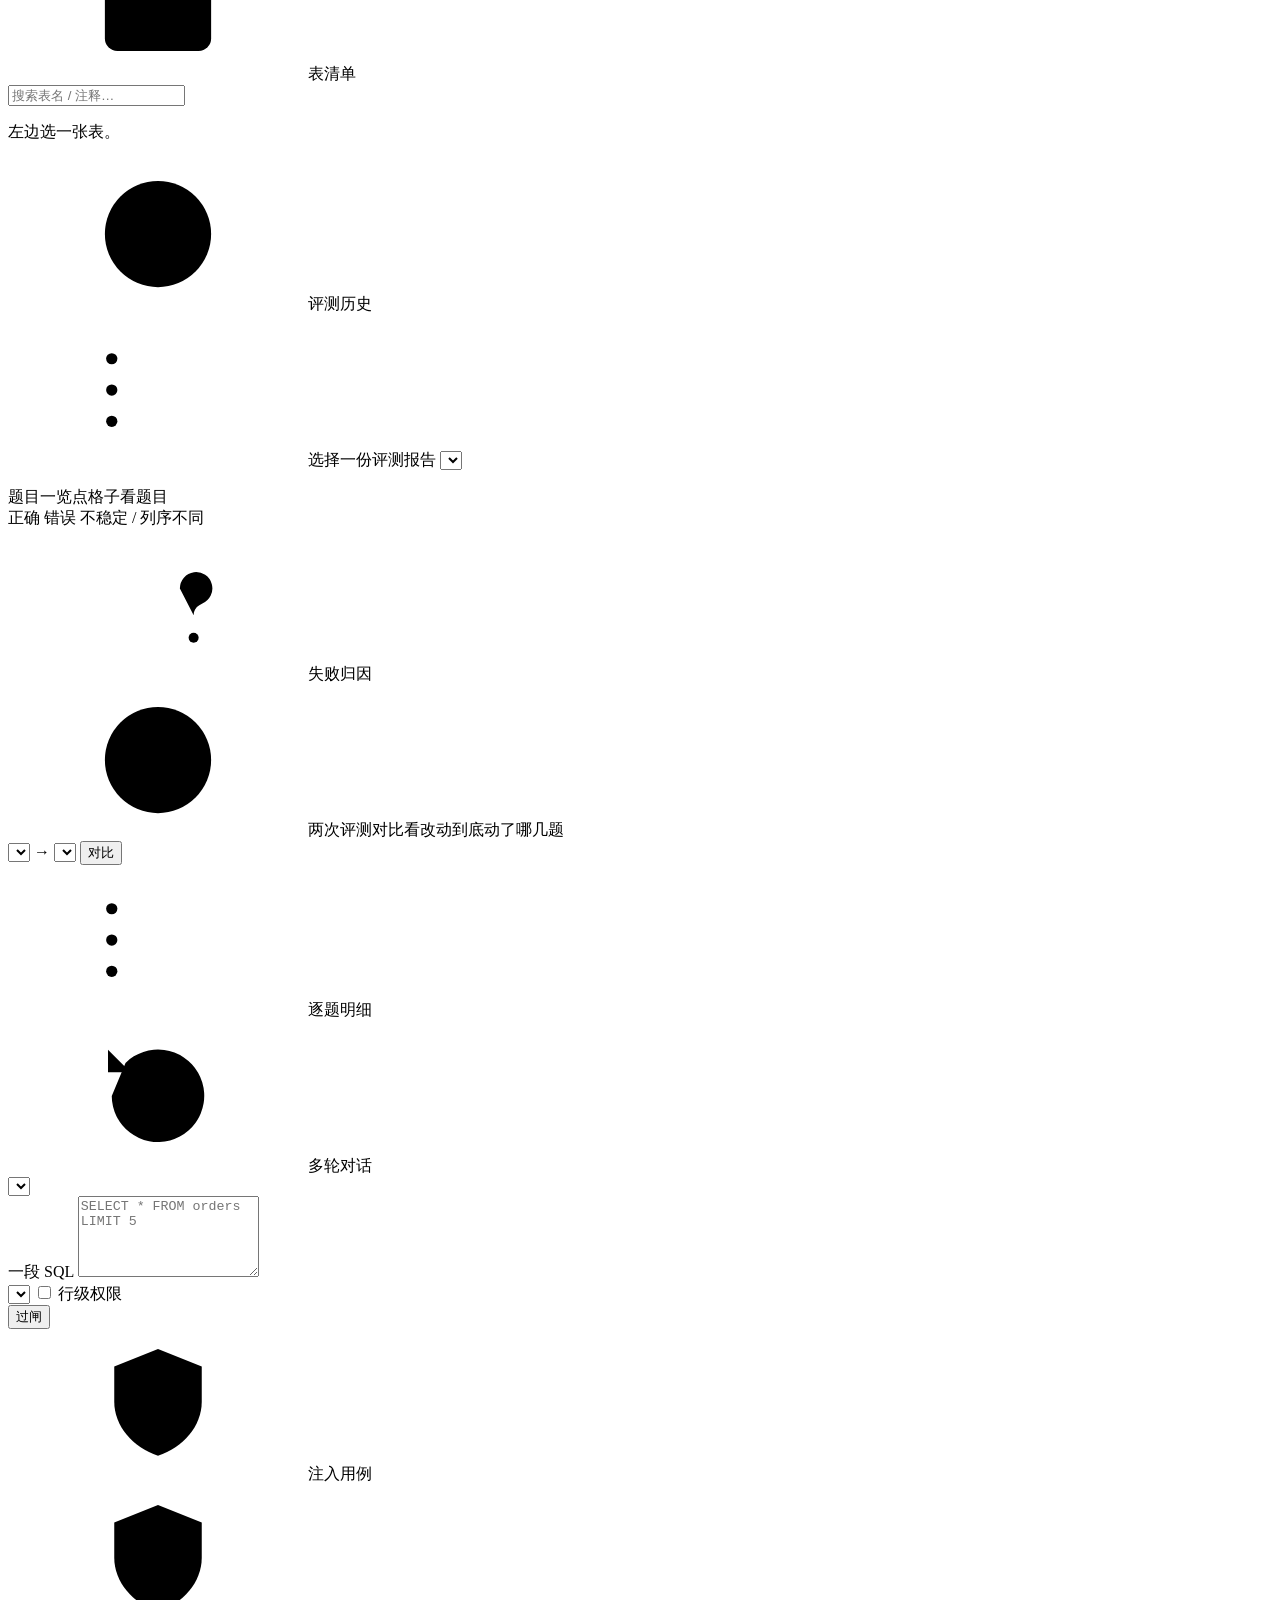
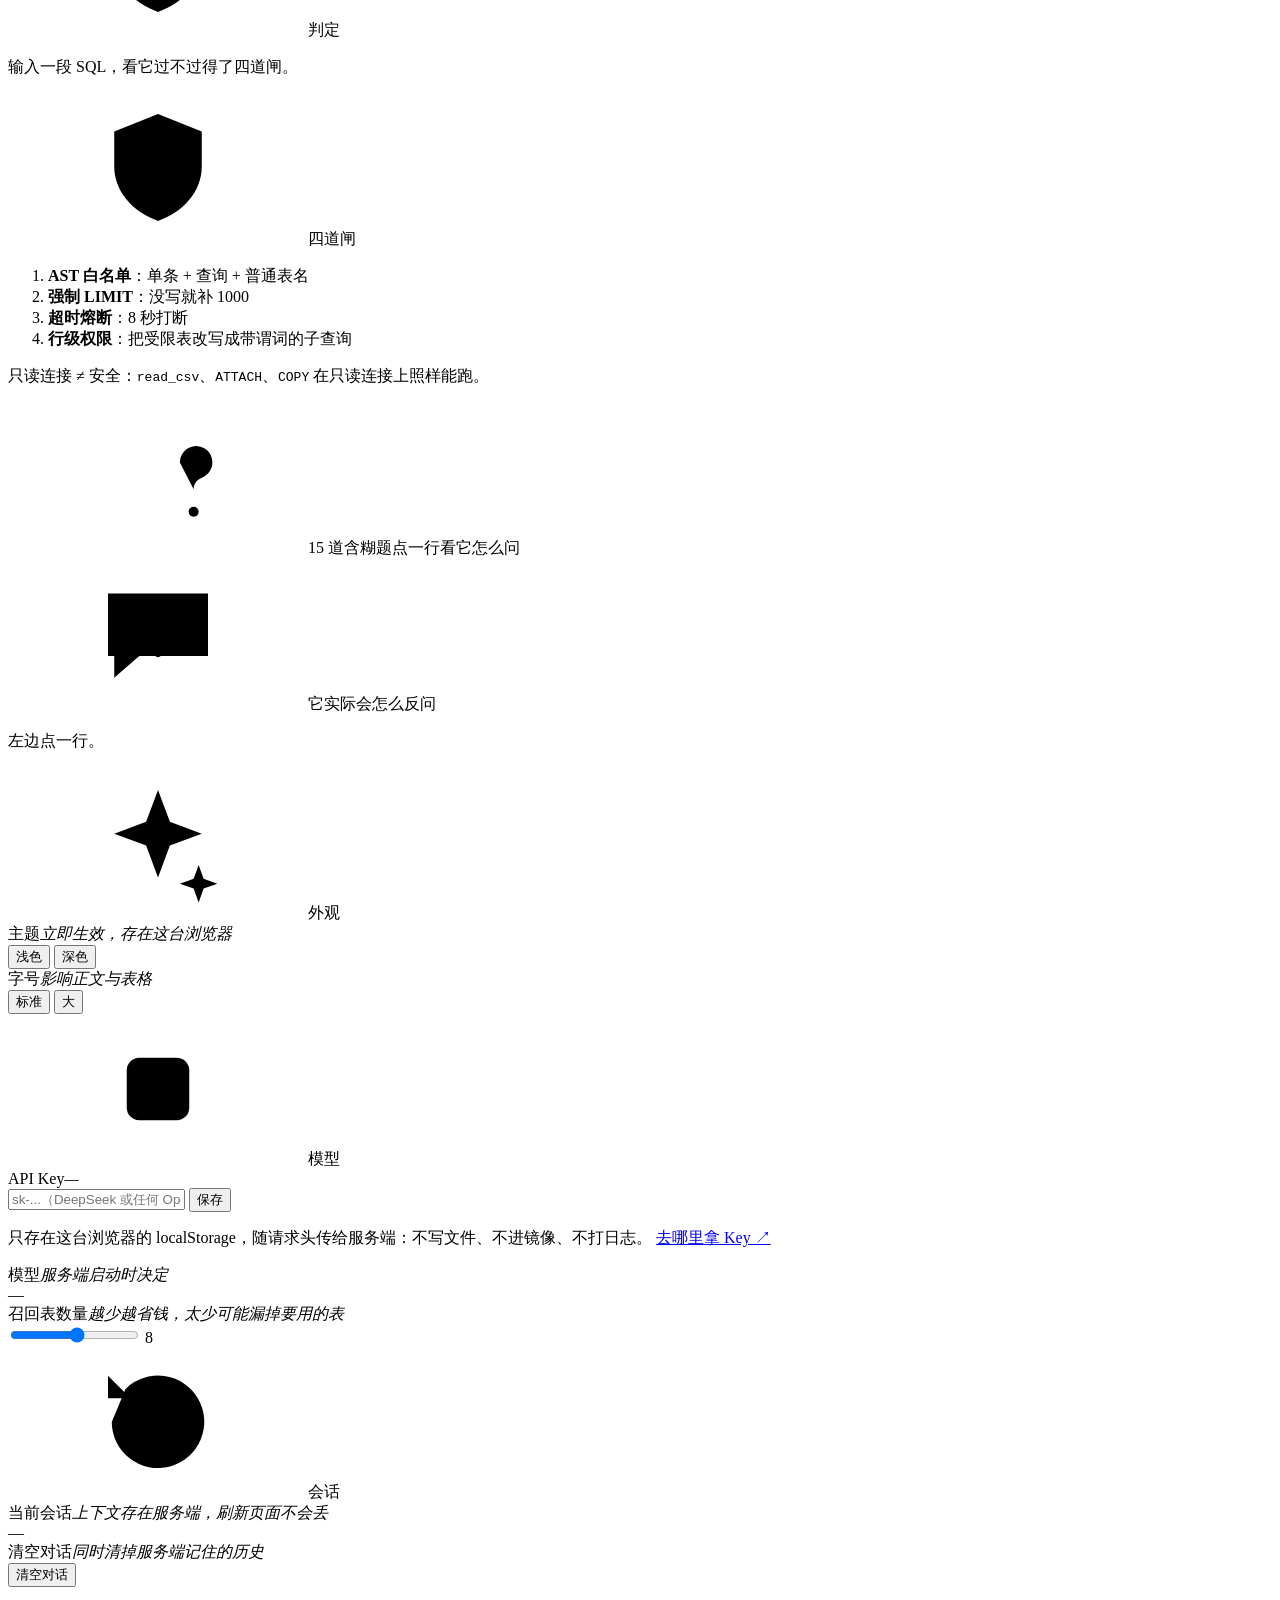
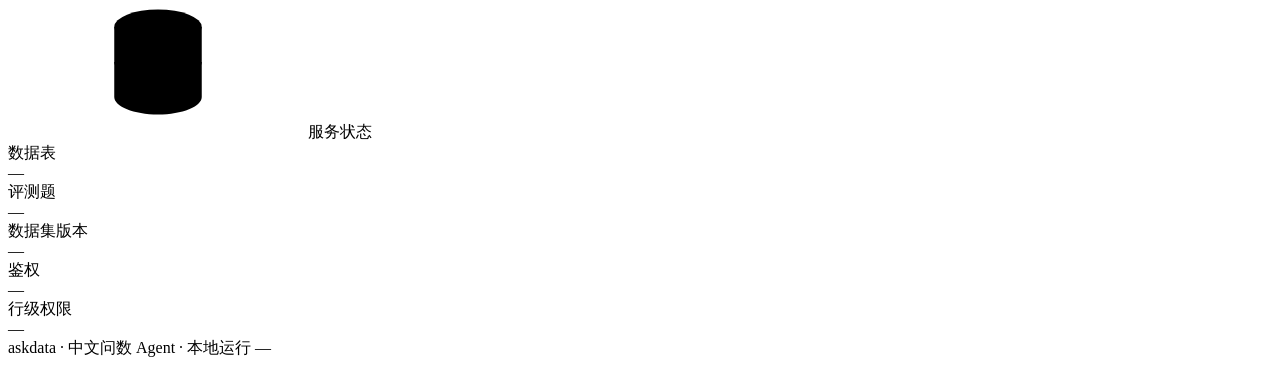
==== commit 55b2d001: "feat(web): 全站补上图标，界面不再是一排纯文字 用内联 SVG 精灵（web/icons.svg.html 插在 body 开头），不引外部图标库： 离线可用、不会闪空、颜色跟随文字。  -" ====
--- a/web/index.html
+++ b/web/index.html
@@ -7,6 +7,84 @@
   <link rel="stylesheet" href="/styles.css" />
 </head>
 <body>
+<!-- 图标精灵：全部内联 SVG，不引外部图标库，离线也能用、不会闪空 -->
+<svg class="icon-sprite" aria-hidden="true" focusable="false">
+  <symbol id="i-ask" viewBox="0 0 24 24">
+    <path d="M4 5.5h16v10H9l-4 3.5v-3.5H4z" />
+    <path d="M9.6 9.2a2.4 2.4 0 0 1 4.7.6c0 1.6-2.3 1.8-2.3 3.2" />
+    <circle cx="12" cy="15" r=".7" fill="currentColor" stroke="none" />
+  </symbol>
+  <symbol id="i-dict" viewBox="0 0 24 24">
+    <rect x="3.5" y="4.5" width="17" height="15" rx="2" />
+    <path d="M3.5 9.5h17M9 9.5v10M15 9.5v10" />
+  </symbol>
+  <symbol id="i-eval" viewBox="0 0 24 24">
+    <circle cx="12" cy="12" r="8.5" />
+    <circle cx="12" cy="12" r="4.5" />
+    <circle cx="12" cy="12" r=".9" fill="currentColor" stroke="none" />
+  </symbol>
+  <symbol id="i-guard" viewBox="0 0 24 24">
+    <path d="M12 3.2 19 6v5.6c0 4-3 7.3-7 8.7-4-1.4-7-4.7-7-8.7V6z" />
+    <path d="M9 12.2l2.1 2.1 4-4.2" />
+  </symbol>
+  <symbol id="i-clarify" viewBox="0 0 24 24">
+    <path d="M4 6.5h9M4 12h6M4 17.5h4" />
+    <path d="M15.5 9.5a2.6 2.6 0 1 1 3.6 2.4c-.9.4-1.4 1-1.4 1.9" />
+    <circle cx="17.7" cy="17.4" r=".8" fill="currentColor" stroke="none" />
+  </symbol>
+  <symbol id="i-about" viewBox="0 0 24 24">
+    <circle cx="12" cy="12" r="8.5" />
+    <path d="M12 11v5.5" />
+    <circle cx="12" cy="8" r=".9" fill="currentColor" stroke="none" />
+  </symbol>
+  <symbol id="i-settings" viewBox="0 0 24 24">
+    <path d="M4 7h9M17 7h3M4 12h3M11 12h9M4 17h9M17 17h3" />
+    <circle cx="15" cy="7" r="2" />
+    <circle cx="8.5" cy="12" r="2" />
+    <circle cx="15" cy="17" r="2" />
+  </symbol>
+  <symbol id="i-table" viewBox="0 0 24 24">
+    <rect x="4" y="5" width="16" height="14" rx="1.6" />
+    <path d="M4 9.5h16M9.5 9.5v9.5" />
+  </symbol>
+  <symbol id="i-list" viewBox="0 0 24 24">
+    <path d="M8 7h11M8 12h11M8 17h7" />
+    <circle cx="4.6" cy="7" r=".9" fill="currentColor" stroke="none" />
+    <circle cx="4.6" cy="12" r=".9" fill="currentColor" stroke="none" />
+    <circle cx="4.6" cy="17" r=".9" fill="currentColor" stroke="none" />
+  </symbol>
+  <symbol id="i-chip" viewBox="0 0 24 24">
+    <rect x="7" y="7" width="10" height="10" rx="2" />
+    <path d="M10 3.5v3M14 3.5v3M10 17.5v3M14 17.5v3M3.5 10h3M3.5 14h3M17.5 10h3M17.5 14h3" />
+  </symbol>
+  <symbol id="i-key" viewBox="0 0 24 24">
+    <circle cx="8" cy="12" r="3.6" />
+    <path d="M11.6 12H20M17 12v3M14 12v2.4" />
+  </symbol>
+  <symbol id="i-history" viewBox="0 0 24 24">
+    <path d="M4.6 12a7.4 7.4 0 1 0 2.2-5.3" />
+    <path d="M4 4.6v3.6h3.6" />
+    <path d="M12 8.4V12l2.6 1.6" />
+  </symbol>
+  <symbol id="i-db" viewBox="0 0 24 24">
+    <ellipse cx="12" cy="6.4" rx="7" ry="2.8" />
+    <path d="M5 6.4v11.2c0 1.5 3.1 2.8 7 2.8s7-1.3 7-2.8V6.4" />
+    <path d="M5 12c0 1.5 3.1 2.8 7 2.8s7-1.3 7-2.8" />
+  </symbol>
+  <symbol id="i-lock" viewBox="0 0 24 24">
+    <rect x="5.5" y="10.5" width="13" height="9" rx="2" />
+    <path d="M8.5 10.5V8a3.5 3.5 0 0 1 7 0v2.5" />
+  </symbol>
+  <symbol id="i-spark" viewBox="0 0 24 24">
+    <path d="M12 3.5l1.9 5.1 5.1 1.9-5.1 1.9L12 17.5l-1.9-5.1L5 10.5l5.1-1.9z" />
+    <path d="M18.5 15.5l.8 2.2 2.2.8-2.2.8-.8 2.2-.8-2.2-2.2-.8 2.2-.8z" />
+  </symbol>
+  <symbol id="i-send" viewBox="0 0 24 24">
+    <path d="M4 12 20 4.5 16.5 20 12 14.5z" />
+    <path d="M12 14.5 20 4.5" />
+  </symbol>
+</svg>
+
   <div class="grain" aria-hidden="true"></div>
 
   <aside class="rail">
@@ -19,13 +97,13 @@
     </div>
 
     <nav class="nav" id="nav">
-      <button class="nav-item is-active" data-page="ask"><span class="idx">01</span><span class="nav-label">问数<em>Ask</em></span></button>
-      <button class="nav-item" data-page="dict"><span class="idx">02</span><span class="nav-label">数据字典<em>Schema</em></span></button>
-      <button class="nav-item" data-page="eval"><span class="idx">03</span><span class="nav-label">评测<em>Eval</em></span></button>
-      <button class="nav-item" data-page="guard"><span class="idx">04</span><span class="nav-label">安全闸<em>Guard</em></span></button>
-      <button class="nav-item" data-page="clarify"><span class="idx">05</span><span class="nav-label">澄清<em>Clarify</em></span></button>
-      <button class="nav-item" data-page="about"><span class="idx">06</span><span class="nav-label">说明<em>About</em></span></button>
-      <button class="nav-item" data-page="settings"><span class="idx">07</span><span class="nav-label">设置<em>Settings</em></span></button>
+      <button class="nav-item is-active" data-page="ask"><svg class="ic nav-ic"><use href="#i-ask"/></svg><span class="idx">01</span><span class="nav-label">问数<em>Ask</em></span></button>
+      <button class="nav-item" data-page="dict"><svg class="ic nav-ic"><use href="#i-dict"/></svg><span class="idx">02</span><span class="nav-label">数据字典<em>Schema</em></span></button>
+      <button class="nav-item" data-page="eval"><svg class="ic nav-ic"><use href="#i-eval"/></svg><span class="idx">03</span><span class="nav-label">评测<em>Eval</em></span></button>
+      <button class="nav-item" data-page="guard"><svg class="ic nav-ic"><use href="#i-guard"/></svg><span class="idx">04</span><span class="nav-label">安全闸<em>Guard</em></span></button>
+      <button class="nav-item" data-page="clarify"><svg class="ic nav-ic"><use href="#i-clarify"/></svg><span class="idx">05</span><span class="nav-label">澄清<em>Clarify</em></span></button>
+      <button class="nav-item" data-page="about"><svg class="ic nav-ic"><use href="#i-about"/></svg><span class="idx">06</span><span class="nav-label">说明<em>About</em></span></button>
+      <button class="nav-item" data-page="settings"><svg class="ic nav-ic"><use href="#i-settings"/></svg><span class="idx">07</span><span class="nav-label">设置<em>Settings</em></span></button>
     </nav>
 
     <div class="rail-foot">
@@ -67,7 +145,7 @@
       <div class="ask-grid">
         <div class="col-main">
           <div class="composer panel">
-            <label class="field-label" for="q">你的问题</label>
+            <label class="field-label" for="q"><svg class="ic"><use href="#i-ask"/></svg>你的问题</label>
             <textarea id="q" rows="2" placeholder="例：各渠道的销售额分别是多少？"></textarea>
             <div class="composer-foot">
               <span class="composer-meta">
@@ -75,13 +153,13 @@
                 <span class="session-chip" id="session-chip" title="上下文保存在服务端，刷新页面不会丢">新会话</span>
                 <button class="btn btn-ghost" id="clear-session" title="清空服务端记住的对话上下文">清空对话</button>
               </span>
-              <button class="btn btn-primary" id="send"><span>发送</span><span class="kbd">↵</span></button>
+              <button class="btn btn-primary" id="send"><svg class="ic"><use href="#i-send"/></svg><span>发送</span><span class="kbd">↵</span></button>
             </div>
           </div>
 
           <div class="panel quick" id="quick">
             <div class="quick-head">
-              <span class="eyebrow">快捷提问</span>
+              <span class="eyebrow"><svg class="ic"><use href="#i-spark"/></svg>快捷提问</span>
               <span class="panel-hint" id="quick-range"></span>
             </div>
             <div class="quick-row">
@@ -103,7 +181,7 @@
           </div>
           <div class="thread" id="thread">
             <div class="empty" id="thread-empty">
-              <div class="empty-mark">⌁</div>
+              <div class="empty-mark"><svg class="ic"><use href="#i-spark"/></svg></div>
               <p>还没有对话。上面随便问一句试试。</p>
               <p class="dim">它可能会反问你，也可能会给你一张表。</p>
             </div>
@@ -113,7 +191,7 @@
         <aside class="col-side">
           <div class="panel side-panel">
             <div class="panel-head">
-              <span class="eyebrow">RETRIEVAL</span>
+              <span class="eyebrow"><svg class="ic"><use href="#i-table"/></svg>RETRIEVAL</span>
               <span class="panel-hint" id="retrieval-hint">等待提问</span>
             </div>
             <div class="retrieval" id="retrieval">
@@ -122,12 +200,12 @@
           </div>
 
           <div class="panel side-panel">
-            <div class="panel-head"><span class="eyebrow">最近提问</span><span class="panel-hint" id="history-count"></span></div>
+            <div class="panel-head"><span class="eyebrow"><svg class="ic"><use href="#i-history"/></svg>最近提问</span><span class="panel-hint" id="history-count"></span></div>
             <div class="history" id="history"><p class="dim small">问过的题会存在本地，点一下可以重问。</p></div>
           </div>
 
           <div class="panel side-panel">
-            <div class="panel-head"><span class="eyebrow">CONFIG</span></div>
+            <div class="panel-head"><span class="eyebrow"><svg class="ic"><use href="#i-settings"/></svg>CONFIG</span></div>
             <label class="slider-row">
               <span>召回表数量 <b class="num" id="topk-val">8</b></span>
               <input type="range" id="topk" min="3" max="20" value="8" step="1" />
@@ -136,7 +214,7 @@
           </div>
 
           <div class="panel side-panel explain">
-            <div class="panel-head"><span class="eyebrow">这一页在干什么</span></div>
+            <div class="panel-head"><span class="eyebrow"><svg class="ic"><use href="#i-about"/></svg>这一页在干什么</span></div>
             <ol class="steps">
               <li><b>召回</b>：从 <span id="explain-total">—</span> 张表里挑出相关的几张</li>
               <li><b>判定</b>：信息够不够？不够就反问</li>
@@ -152,7 +230,7 @@
     <section class="page" id="page-dict">
       <div class="panel import-panel">
         <div class="panel-head">
-          <span class="eyebrow">导入数据</span>
+          <span class="eyebrow"><svg class="ic"><use href="#i-db"/></svg>导入数据</span>
           <span class="panel-hint">CSV / TSV / JSON · 导入后可以直接提问</span>
         </div>
 
@@ -186,7 +264,7 @@
 
       <div class="dict-grid">
         <div class="panel dict-list">
-          <div class="panel-head"><span class="eyebrow">表清单</span><span class="panel-hint" id="dict-count"></span></div>
+          <div class="panel-head"><span class="eyebrow"><svg class="ic"><use href="#i-dict"/></svg>表清单</span><span class="panel-hint" id="dict-count"></span></div>
           <input type="text" id="dict-search" placeholder="搜索表名 / 注释…" />
           <div class="dict-items" id="dict-items"></div>
         </div>
@@ -200,7 +278,7 @@
     <section class="page" id="page-eval">
       <div class="panel trend-panel">
         <div class="panel-head">
-          <span class="eyebrow">评测历史</span>
+          <span class="eyebrow"><svg class="ic"><use href="#i-eval"/></svg>评测历史</span>
           <span class="panel-hint" id="trend-hint"></span>
         </div>
         <div class="trend" id="trend"></div>
@@ -208,7 +286,7 @@
 
       <div class="eval-head">
         <div class="panel report-picker">
-          <span class="eyebrow">选择一份评测报告</span>
+          <span class="eyebrow"><svg class="ic"><use href="#i-list"/></svg>选择一份评测报告</span>
           <select id="report-select"></select>
           <p class="dim small" id="report-meta"></p>
         </div>
@@ -226,13 +304,13 @@
       </div>
 
       <div class="panel" id="attrib-panel">
-        <div class="panel-head"><span class="eyebrow">失败归因</span><span class="panel-hint" id="attrib-hint"></span></div>
+        <div class="panel-head"><span class="eyebrow"><svg class="ic"><use href="#i-clarify"/></svg>失败归因</span><span class="panel-hint" id="attrib-hint"></span></div>
         <div class="attrib-bars" id="attrib-bars"></div>
         <div class="attrib-list" id="attrib-list"></div>
       </div>
 
       <div class="panel">
-        <div class="panel-head"><span class="eyebrow">两次评测对比</span><span class="panel-hint">看改动到底动了哪几题</span></div>
+        <div class="panel-head"><span class="eyebrow"><svg class="ic"><use href="#i-eval"/></svg>两次评测对比</span><span class="panel-hint">看改动到底动了哪几题</span></div>
         <div class="compare-pick">
           <select id="cmp-a"></select>
           <span class="arch-arrow">→</span>
@@ -243,12 +321,12 @@
       </div>
 
       <div class="panel">
-        <div class="panel-head"><span class="eyebrow">逐题明细</span><span class="panel-hint" id="q-detail-hint"></span></div>
+        <div class="panel-head"><span class="eyebrow"><svg class="ic"><use href="#i-list"/></svg>逐题明细</span><span class="panel-hint" id="q-detail-hint"></span></div>
         <div class="qtable" id="qtable"></div>
       </div>
 
       <div class="panel" id="mt-panel">
-        <div class="panel-head"><span class="eyebrow">多轮对话</span><span class="panel-hint" id="mt-hint"></span></div>
+        <div class="panel-head"><span class="eyebrow"><svg class="ic"><use href="#i-history"/></svg>多轮对话</span><span class="panel-hint" id="mt-hint"></span></div>
         <div class="compare-pick">
           <select id="mt-select"></select>
         </div>
@@ -276,18 +354,18 @@
           </div>
 
           <div class="panel">
-            <div class="panel-head"><span class="eyebrow">注入用例</span><span class="panel-hint" id="attack-hint"></span></div>
+            <div class="panel-head"><span class="eyebrow"><svg class="ic"><use href="#i-guard"/></svg>注入用例</span><span class="panel-hint" id="attack-hint"></span></div>
             <div class="attack-grid" id="attack-grid"></div>
           </div>
         </div>
 
         <aside class="col-side">
           <div class="panel side-panel">
-            <div class="panel-head"><span class="eyebrow">判定</span></div>
+            <div class="panel-head"><span class="eyebrow"><svg class="ic"><use href="#i-guard"/></svg>判定</span></div>
             <div class="verdict" id="verdict"><p class="dim small">输入一段 SQL，看它过不过得了四道闸。</p></div>
           </div>
           <div class="panel side-panel explain">
-            <div class="panel-head"><span class="eyebrow">四道闸</span></div>
+            <div class="panel-head"><span class="eyebrow"><svg class="ic"><use href="#i-guard"/></svg>四道闸</span></div>
             <ol class="steps">
               <li><b>AST 白名单</b>：单条 + 查询 + 普通表名</li>
               <li><b>强制 LIMIT</b>：没写就补 1000</li>
@@ -305,11 +383,11 @@
       <div class="metric-row" id="clarify-metrics"></div>
       <div class="clarify-grid">
         <div class="panel">
-          <div class="panel-head"><span class="eyebrow">15 道含糊题</span><span class="panel-hint">点一行看它怎么问</span></div>
+          <div class="panel-head"><span class="eyebrow"><svg class="ic"><use href="#i-clarify"/></svg>15 道含糊题</span><span class="panel-hint">点一行看它怎么问</span></div>
           <div class="vague-list" id="vague-list"></div>
         </div>
         <div class="panel">
-          <div class="panel-head"><span class="eyebrow">它实际会怎么反问</span></div>
+          <div class="panel-head"><span class="eyebrow"><svg class="ic"><use href="#i-ask"/></svg>它实际会怎么反问</span></div>
           <div class="clarify-detail" id="clarify-detail"><p class="dim small">左边点一行。</p></div>
         </div>
       </div>
@@ -325,7 +403,7 @@
       <div class="settings-grid">
 
         <div class="panel set-card">
-          <div class="panel-head"><span class="eyebrow">外观</span></div>
+          <div class="panel-head"><span class="eyebrow"><svg class="ic"><use href="#i-spark"/></svg>外观</span></div>
           <div class="set-row">
             <div class="set-label">主题<em>立即生效，存在这台浏览器</em></div>
             <div class="seg" id="seg-theme">
@@ -343,7 +421,7 @@
         </div>
 
         <div class="panel set-card span-2">
-          <div class="panel-head"><span class="eyebrow">模型</span></div>
+          <div class="panel-head"><span class="eyebrow"><svg class="ic"><use href="#i-chip"/></svg>模型</span></div>
           <div class="set-row">
             <div class="set-label">API Key<em id="key-state">—</em></div>
             <div class="set-key">
@@ -377,7 +455,7 @@
         </div>
 
         <div class="panel set-card">
-          <div class="panel-head"><span class="eyebrow">会话</span></div>
+          <div class="panel-head"><span class="eyebrow"><svg class="ic"><use href="#i-history"/></svg>会话</span></div>
           <div class="set-row">
             <div class="set-label">当前会话<em>上下文存在服务端，刷新页面不会丢</em></div>
             <div class="set-value" id="set-session">—</div>
@@ -389,7 +467,7 @@
         </div>
 
         <div class="panel set-card span-2">
-          <div class="panel-head"><span class="eyebrow">服务状态</span></div>
+          <div class="panel-head"><span class="eyebrow"><svg class="ic"><use href="#i-db"/></svg>服务状态</span></div>
           <div class="set-row inline"><div class="set-label">数据表</div><div class="set-value" id="set-tables">—</div></div>
           <div class="set-row inline"><div class="set-label">评测题</div><div class="set-value" id="set-questions">—</div></div>
           <div class="set-row inline"><div class="set-label">数据集版本</div><div class="set-value" id="set-version">—</div></div>
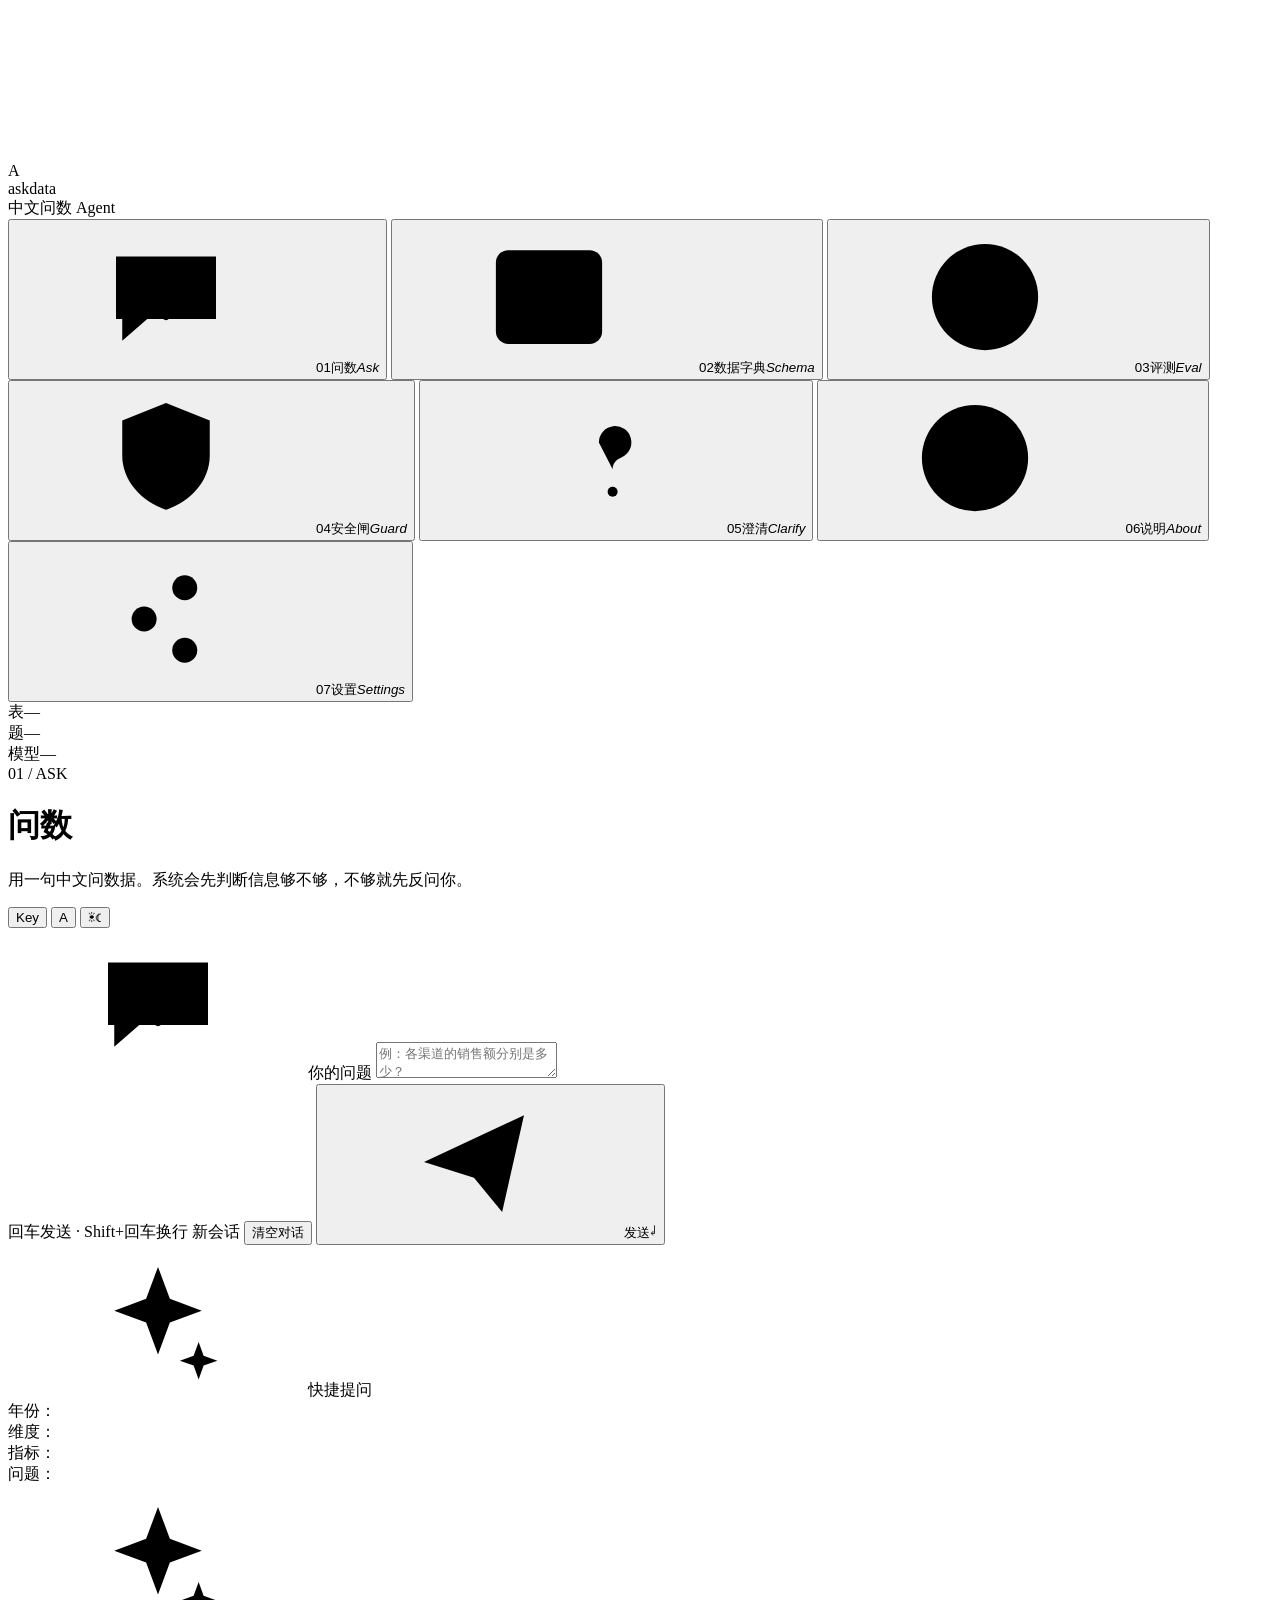
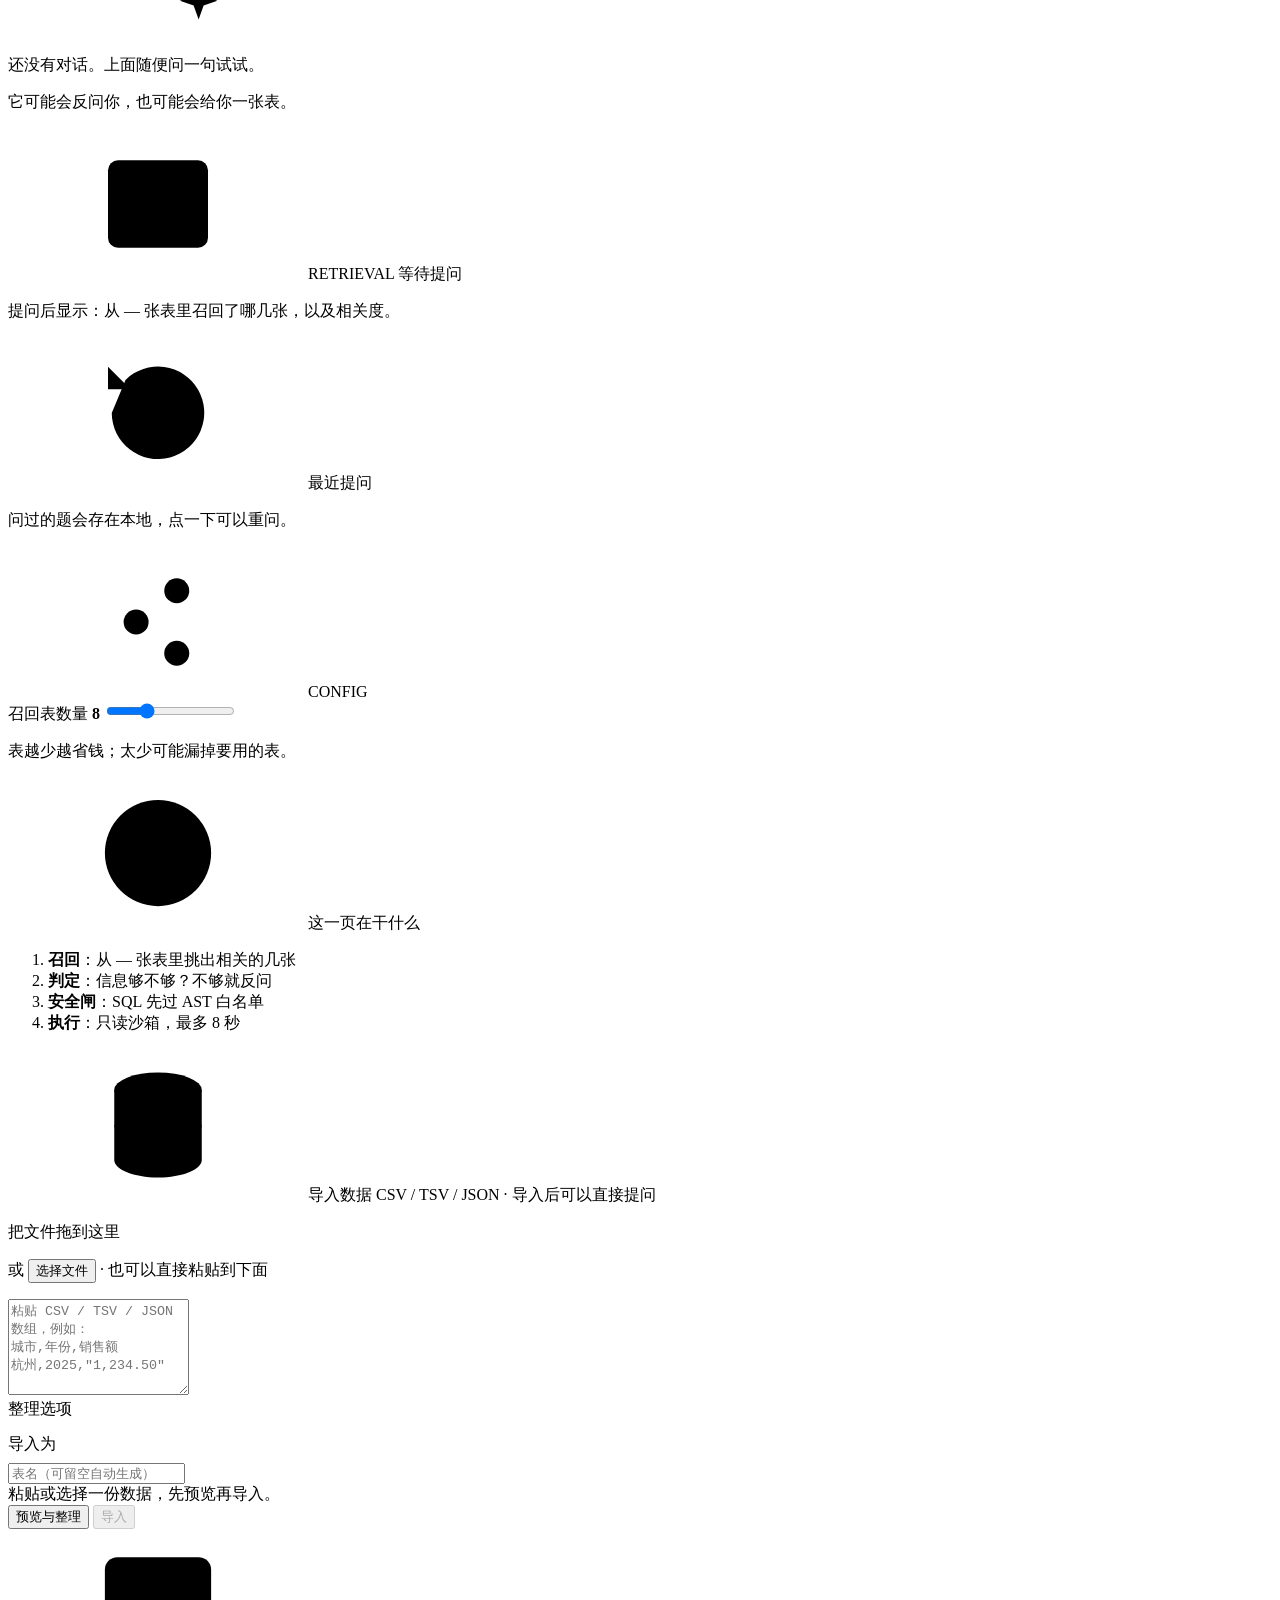
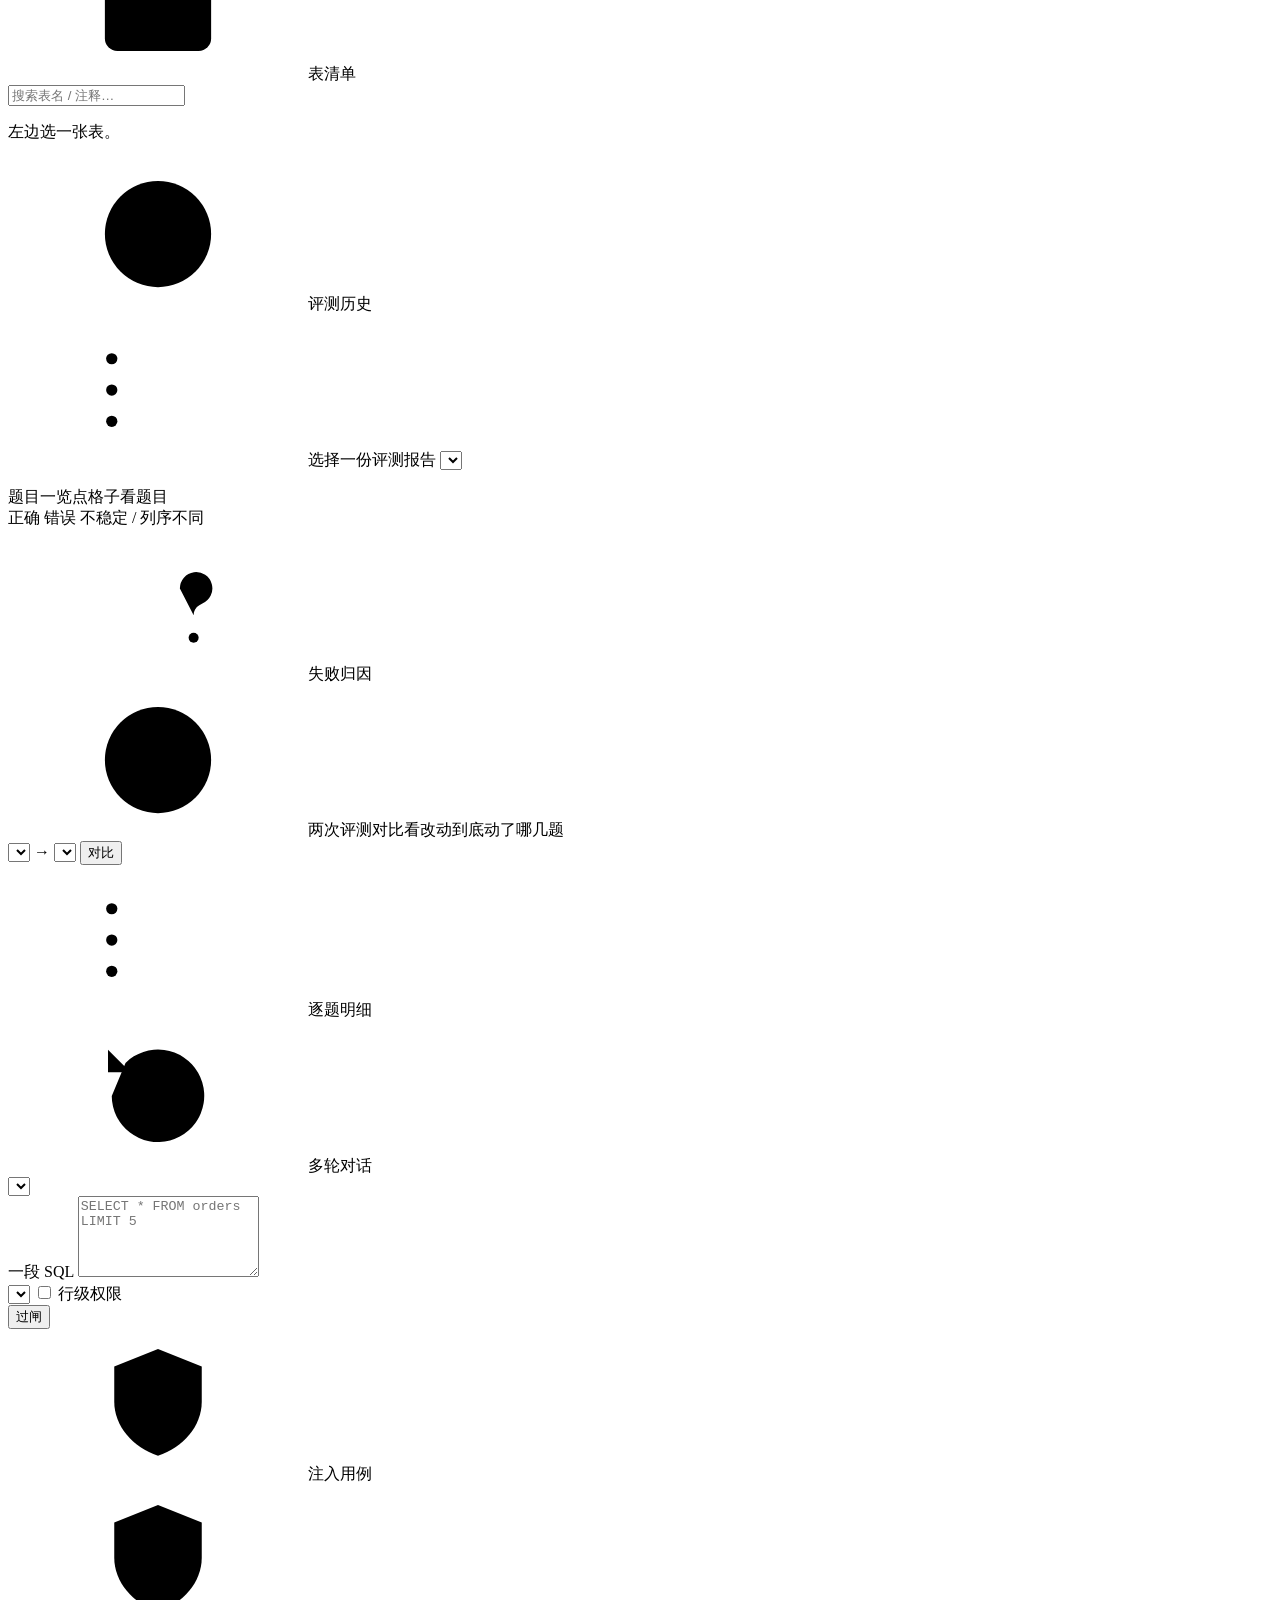
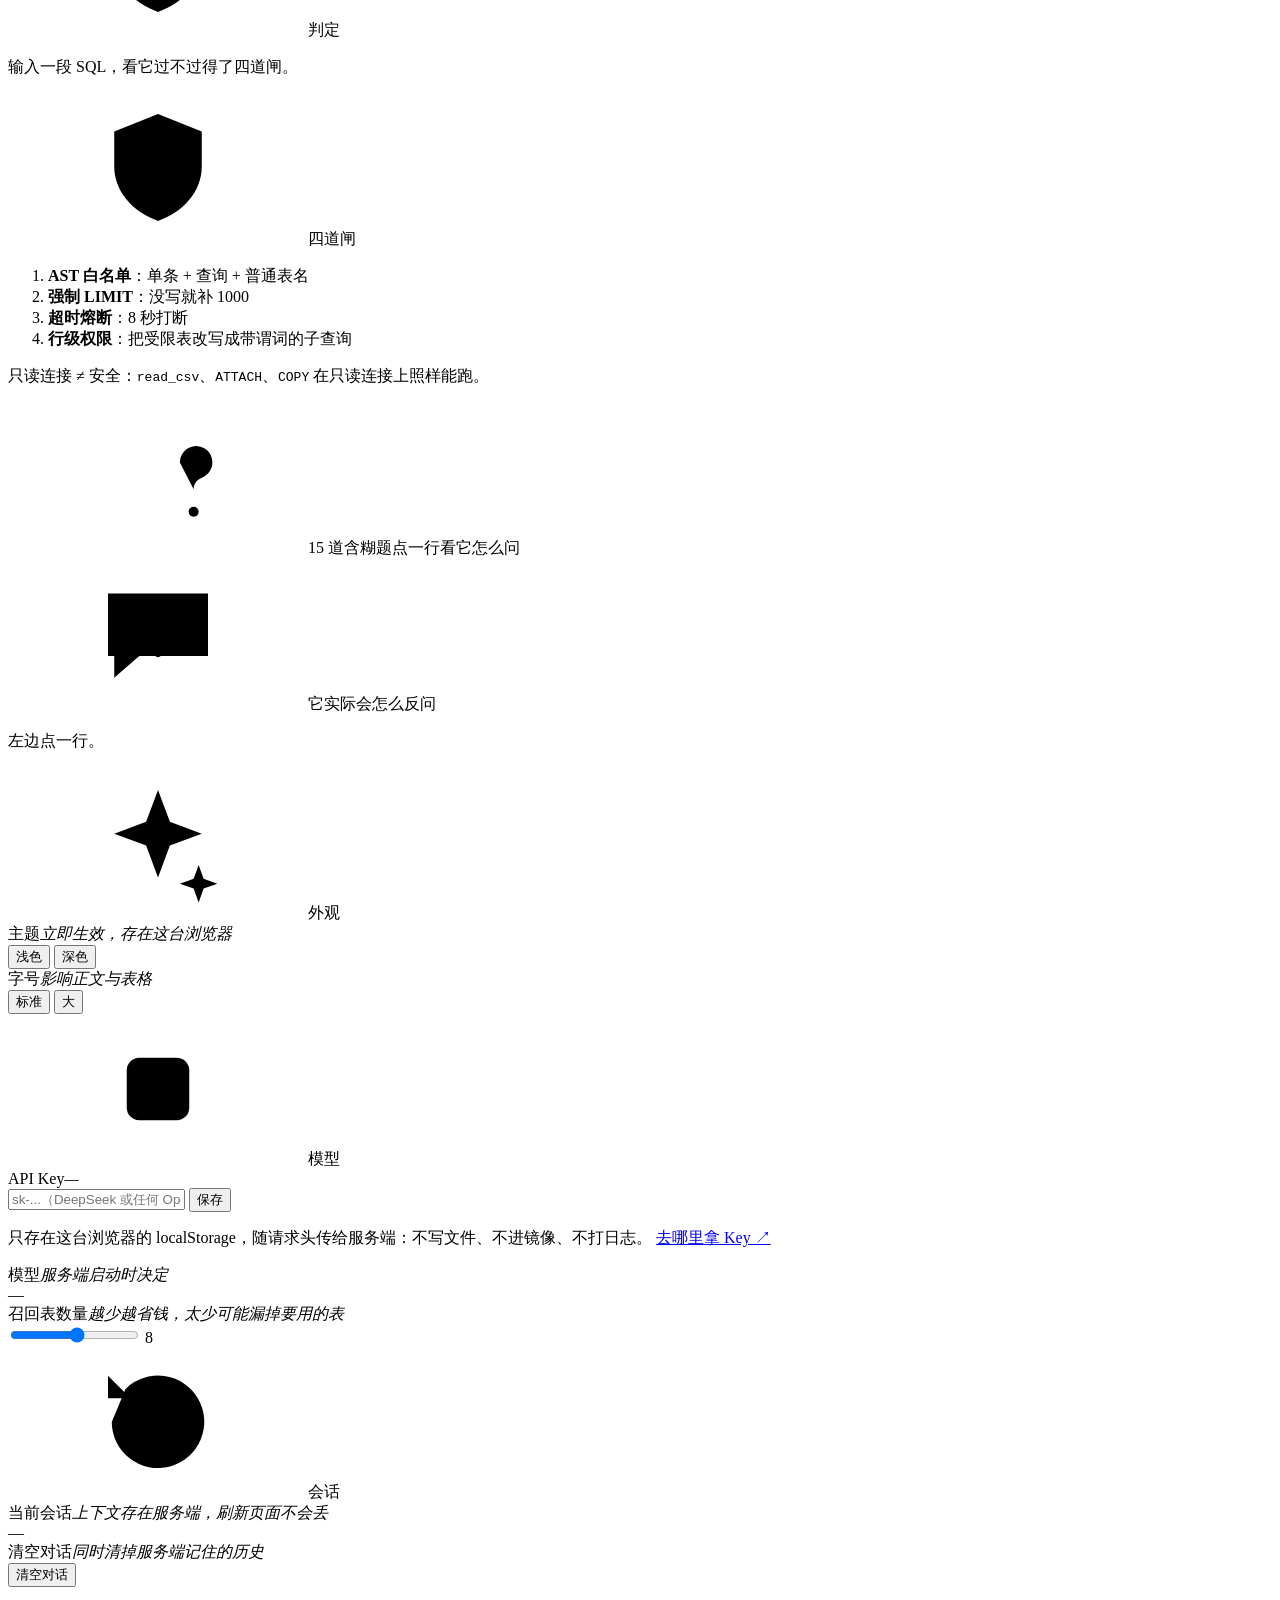
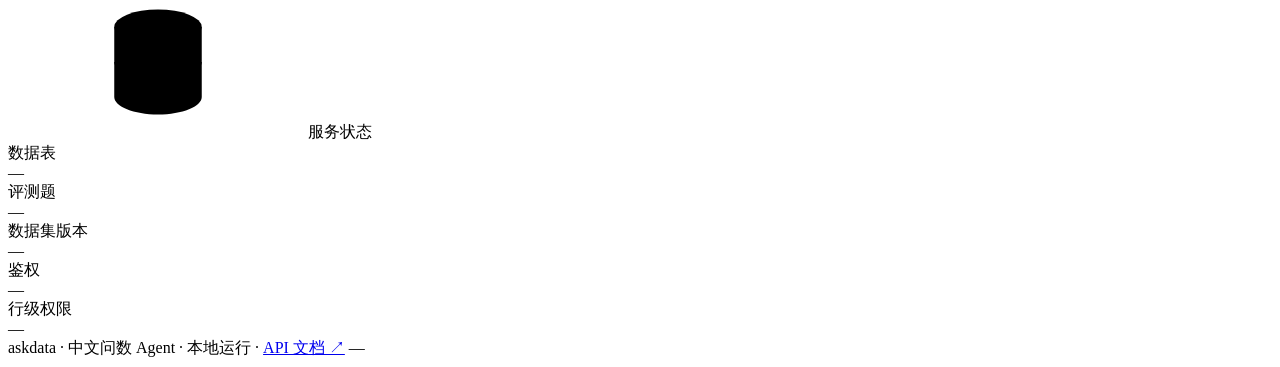
==== commit 82313c93: "feat: OpenAPI 文档与 /docs 页面，接口清单作为唯一事实来源 原来接口只散落在 if 链和中文注释里，加一个接口要同时改三处（路由、注释、验收）， 必然会漂移。现在把接口清单抽到 a" ====
--- a/web/index.html
+++ b/web/index.html
@@ -479,7 +479,7 @@
     </section>
 
     <footer class="page-foot">
-      <span>askdata · 中文问数 Agent · 本地运行</span>
+      <span>askdata · 中文问数 Agent · 本地运行 · <a href="/docs" target="_blank" rel="noopener" class="foot-link">API 文档 ↗</a></span>
       <span id="foot-meta">—</span>
     </footer>
   </main>
